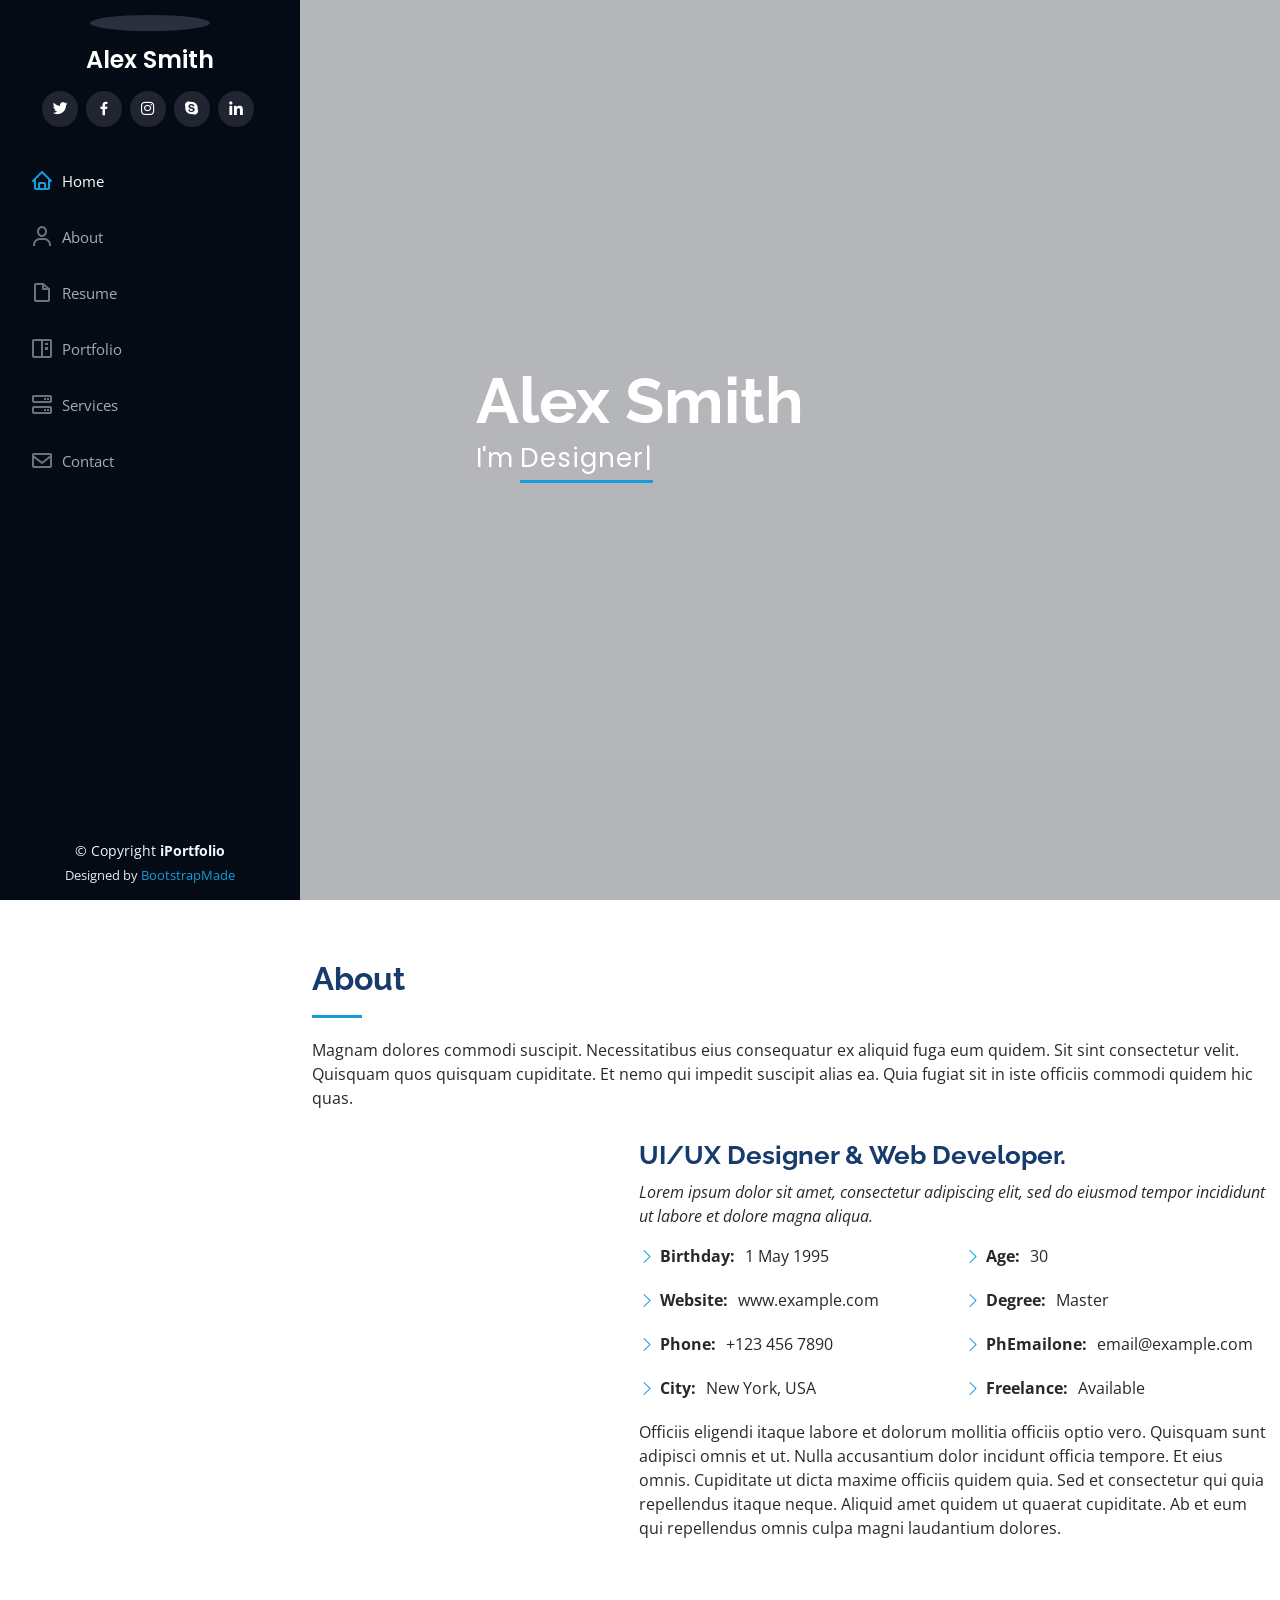
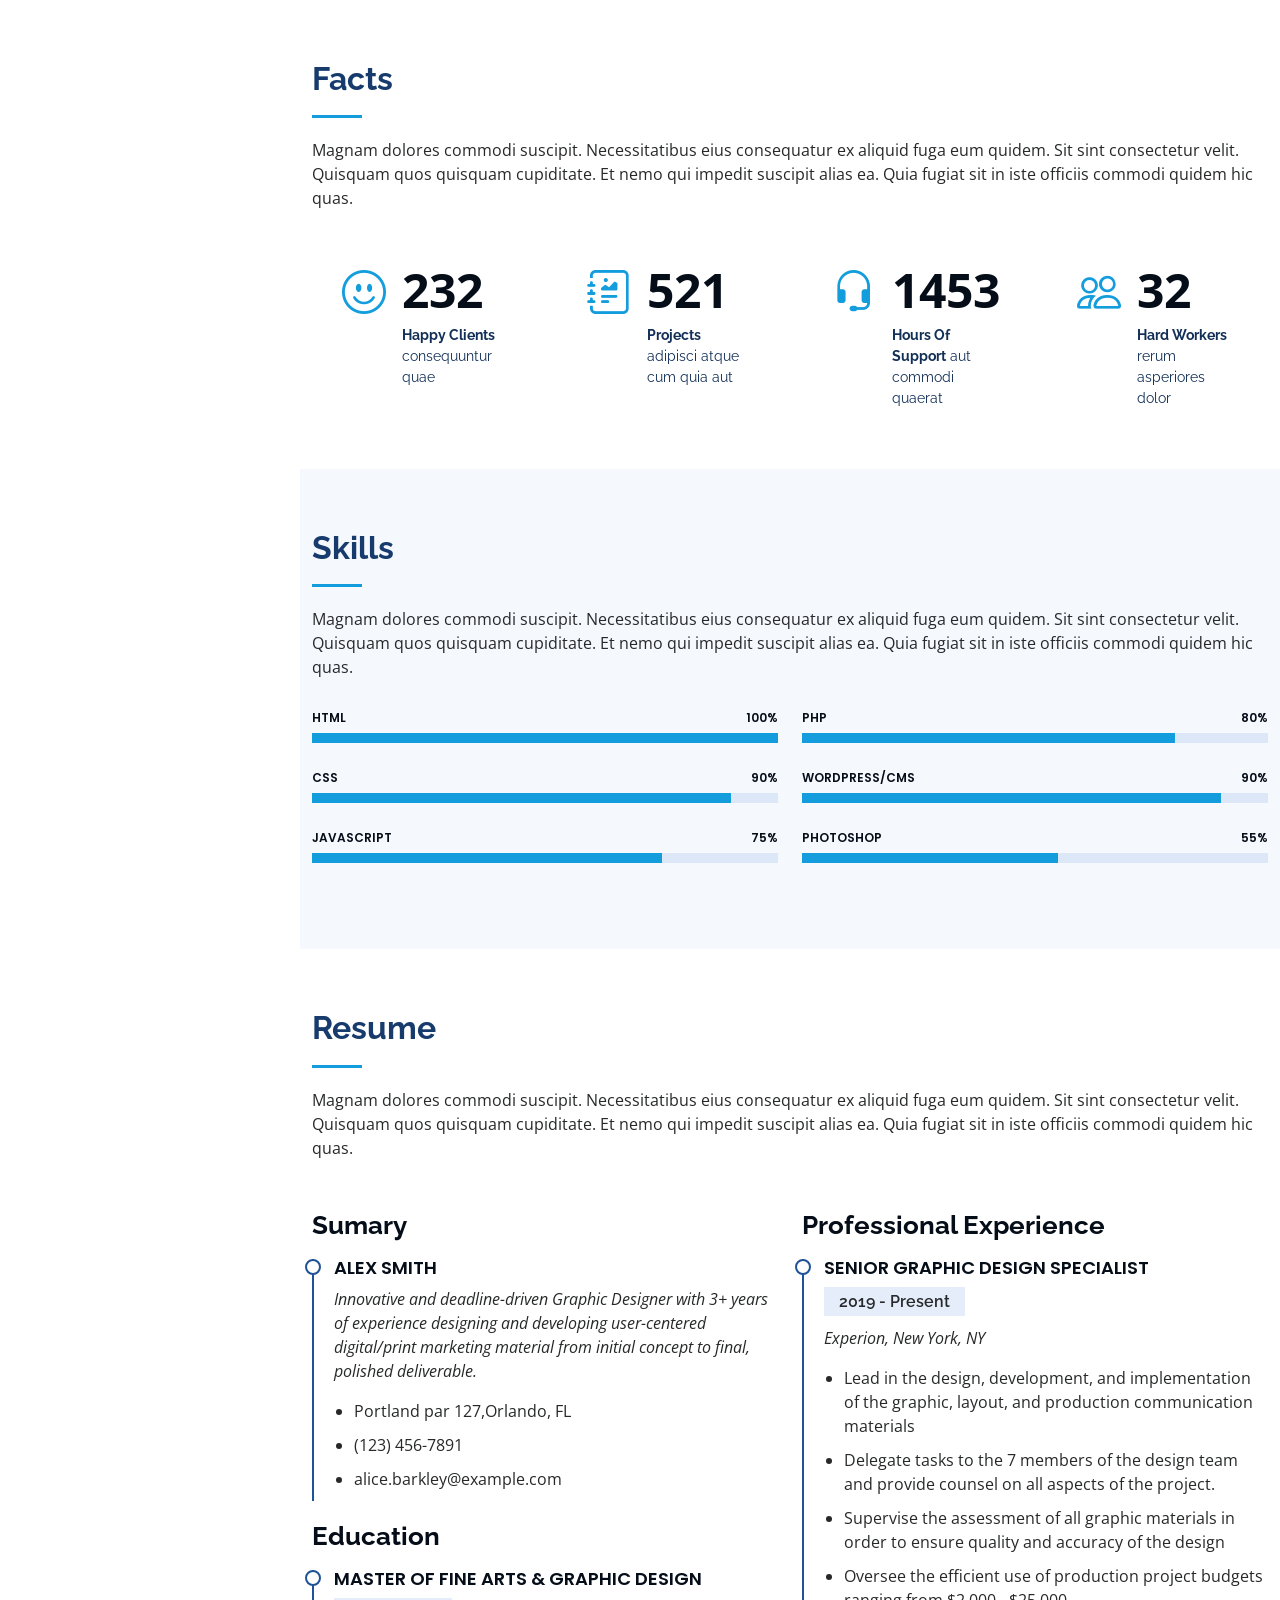
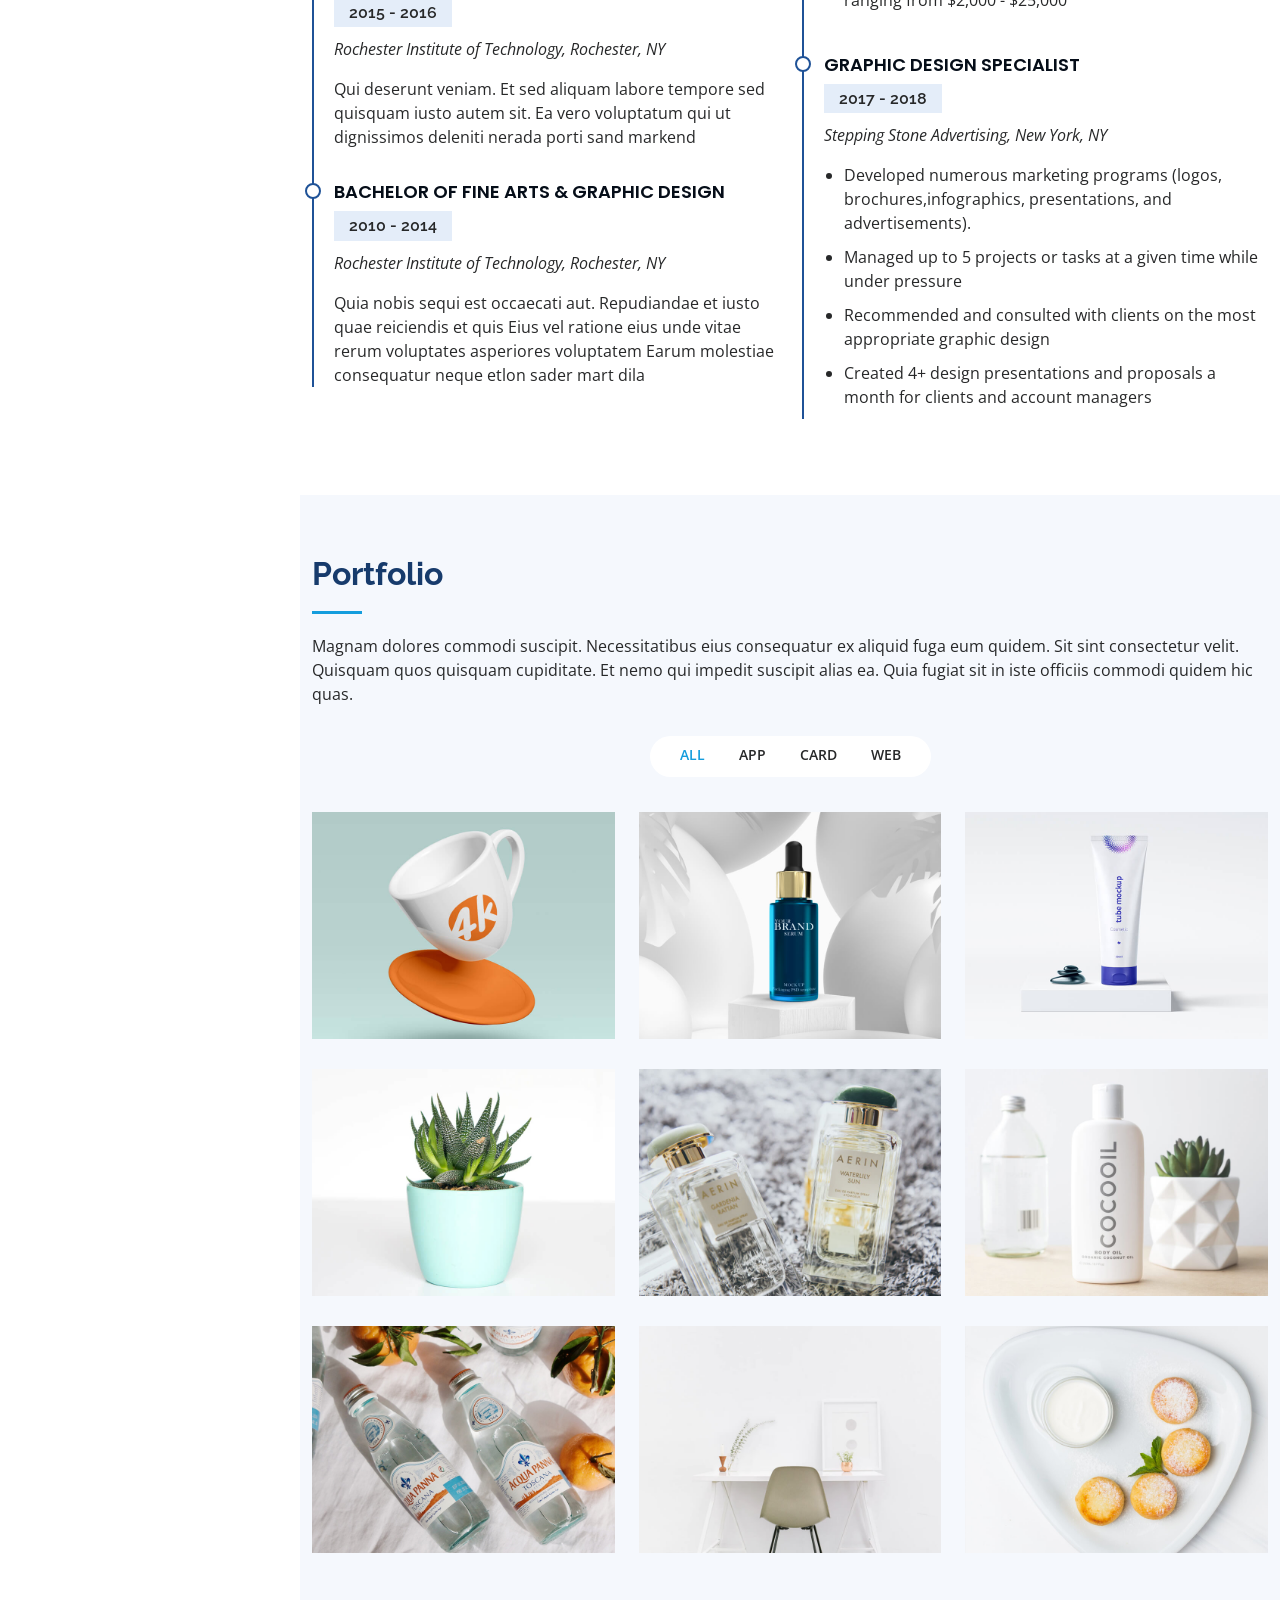
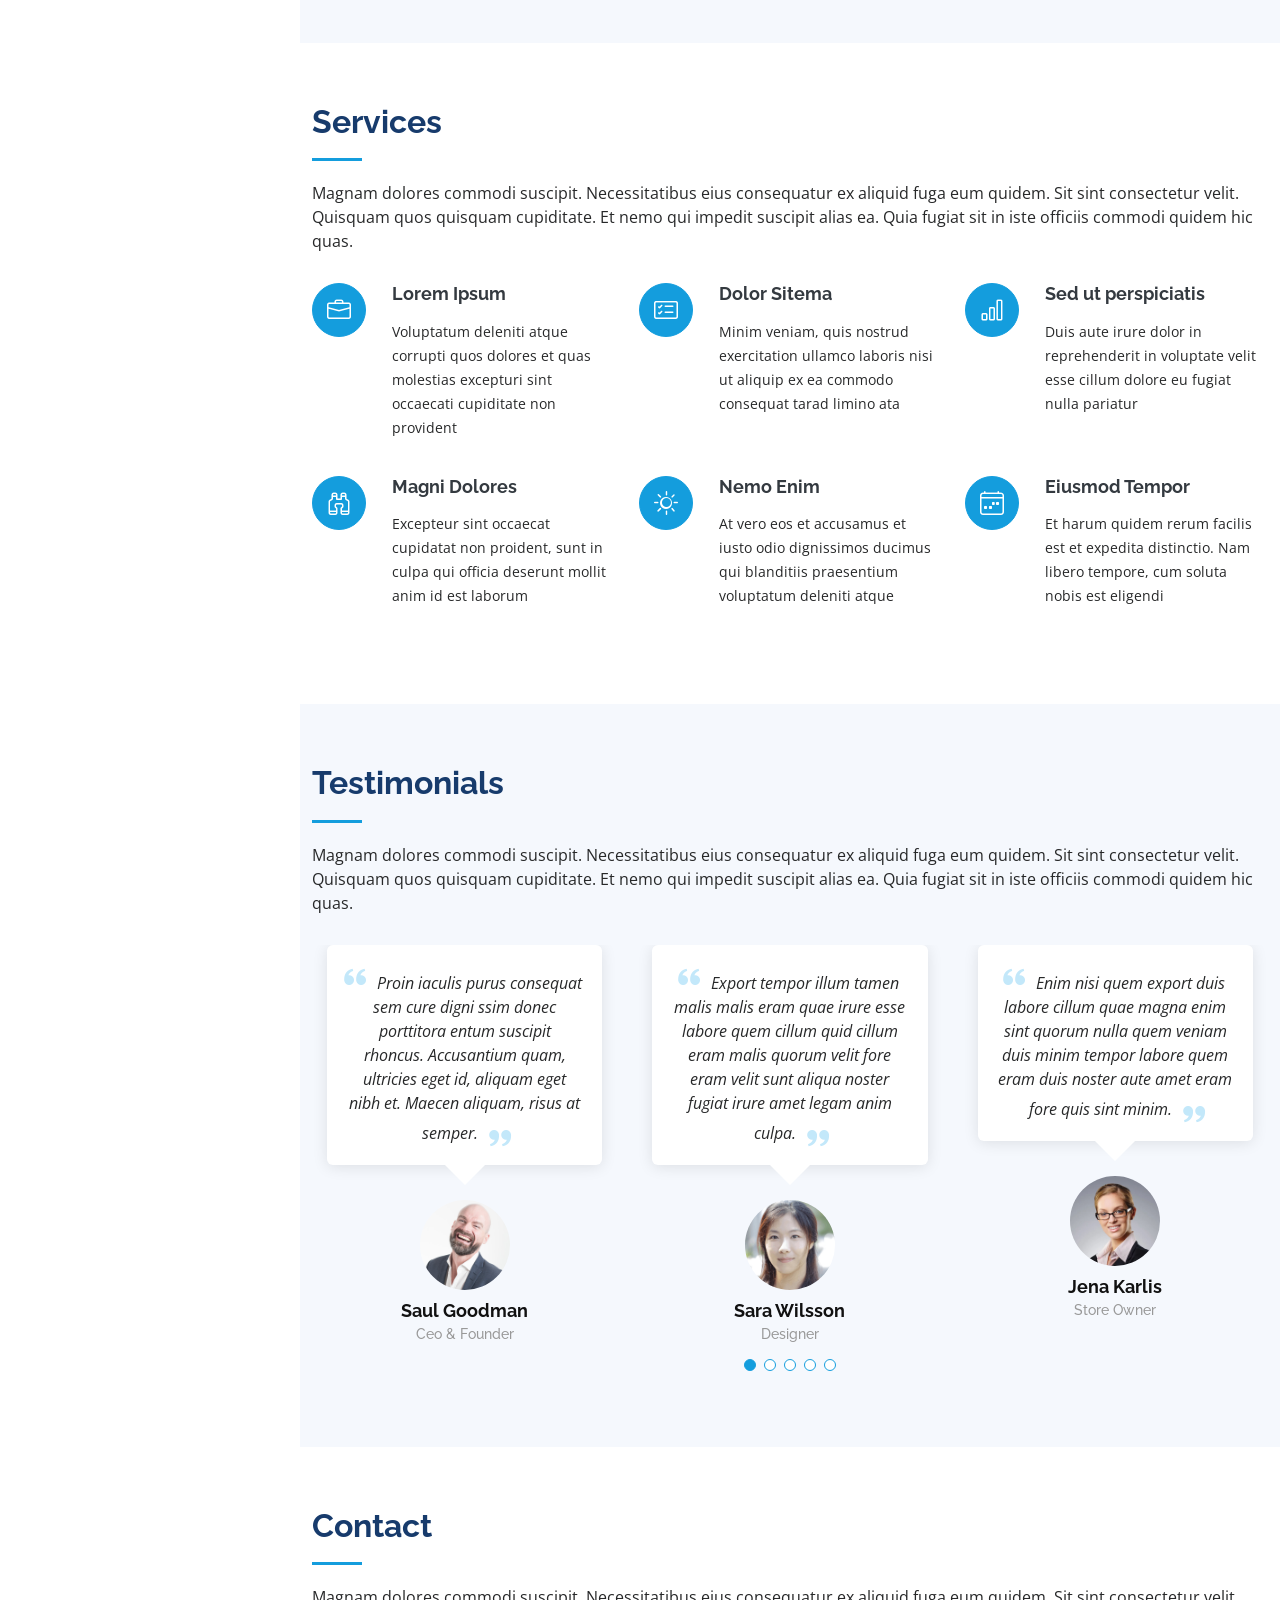
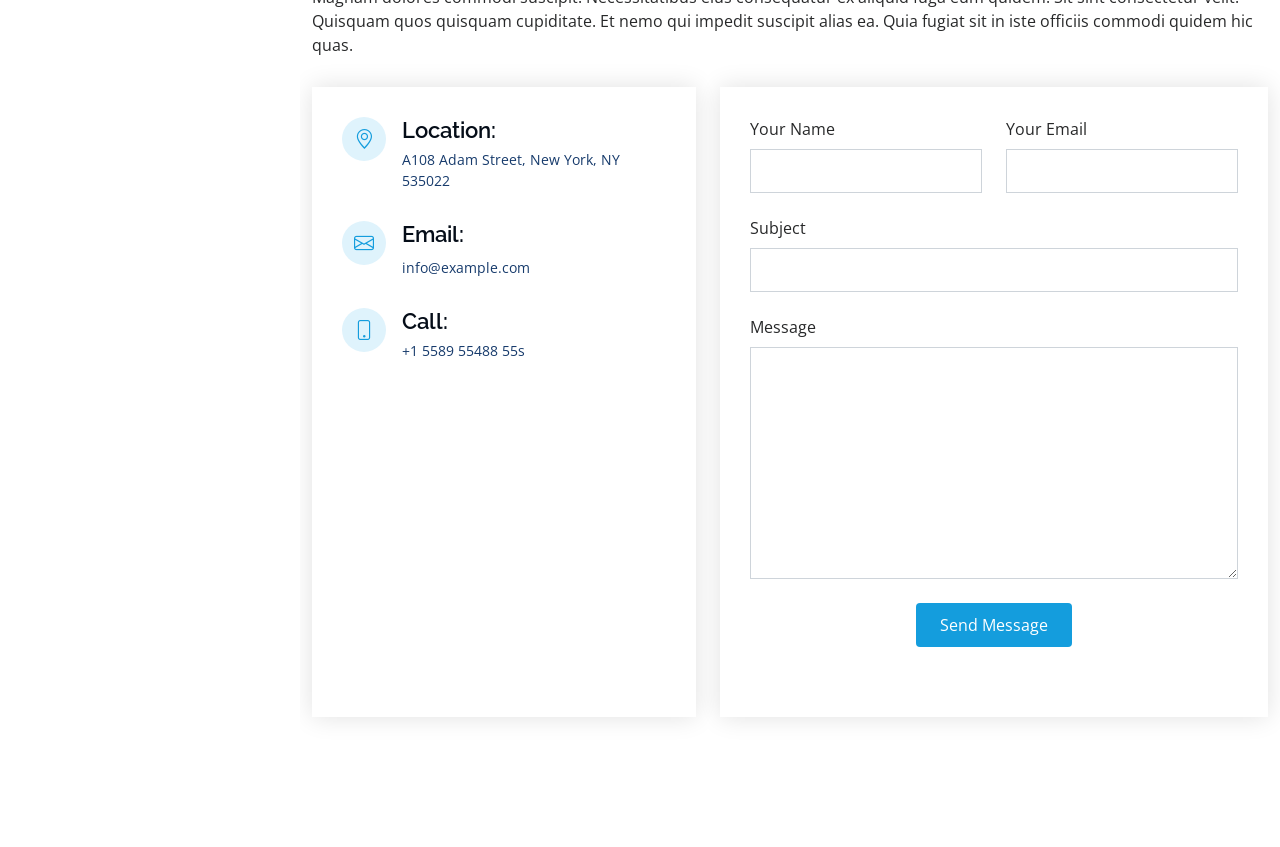
==== index.html @ 5a3748fd "portfolio" ====
<!DOCTYPE html>
<html lang="en">

<head>
  <meta charset="utf-8">
  <meta content="width=device-width, initial-scale=1.0" name="viewport">

  <title>iPortfolio Bootstrap Template - Index</title>
  <meta content="" name="description">
  <meta content="" name="keywords">

  <!-- Favicons -->
  <link href="assets/img/favicon.png" rel="icon">
  <link href="assets/img/apple-touch-icon.png" rel="apple-touch-icon">

  <!-- Google Fonts -->
  <link href="https://fonts.googleapis.com/css?family=Open+Sans:300,300i,400,400i,600,600i,700,700i|Raleway:300,300i,400,400i,500,500i,600,600i,700,700i|Poppins:300,300i,400,400i,500,500i,600,600i,700,700i" rel="stylesheet">

  <!-- Vendor CSS Files -->
  <link href="assets/vendor/aos/aos.css" rel="stylesheet">
  <link href="assets/vendor/bootstrap/css/bootstrap.min.css" rel="stylesheet">
  <link href="assets/vendor/bootstrap-icons/bootstrap-icons.css" rel="stylesheet">
  <link href="assets/vendor/boxicons/css/boxicons.min.css" rel="stylesheet">
  <link href="assets/vendor/glightbox/css/glightbox.min.css" rel="stylesheet">
  <link href="assets/vendor/swiper/swiper-bundle.min.css" rel="stylesheet">

  <!-- Template Main CSS File -->
  <link href="assets/css/style.css" rel="stylesheet">

  <!-- =======================================================
  * Template Name: iPortfolio - v3.9.1
  * Template URL: https://bootstrapmade.com/iportfolio-bootstrap-portfolio-websites-template/
  * Author: BootstrapMade.com
  * License: https://bootstrapmade.com/license/
  ======================================================== -->
</head>

<body>

  <!-- ======= Mobile nav toggle button ======= -->
  <i class="bi bi-list mobile-nav-toggle d-xl-none"></i>

  <!-- ======= Header ======= -->
  <header id="header">
    <div class="d-flex flex-column">

      <div class="profile">
        <img src="assets/img/profile-img.jpg" alt="" class="img-fluid rounded-circle">
        <h1 class="text-light"><a href="index.html">Alex Smith</a></h1>
        <div class="social-links mt-3 text-center">
          <a href="#" class="twitter"><i class="bx bxl-twitter"></i></a>
          <a href="#" class="facebook"><i class="bx bxl-facebook"></i></a>
          <a href="#" class="instagram"><i class="bx bxl-instagram"></i></a>
          <a href="#" class="google-plus"><i class="bx bxl-skype"></i></a>
          <a href="#" class="linkedin"><i class="bx bxl-linkedin"></i></a>
        </div>
      </div>

      <nav id="navbar" class="nav-menu navbar">
        <ul>
          <li><a href="#hero" class="nav-link scrollto active"><i class="bx bx-home"></i> <span>Home</span></a></li>
          <li><a href="#about" class="nav-link scrollto"><i class="bx bx-user"></i> <span>About</span></a></li>
          <li><a href="#resume" class="nav-link scrollto"><i class="bx bx-file-blank"></i> <span>Resume</span></a></li>
          <li><a href="#portfolio" class="nav-link scrollto"><i class="bx bx-book-content"></i> <span>Portfolio</span></a></li>
          <li><a href="#services" class="nav-link scrollto"><i class="bx bx-server"></i> <span>Services</span></a></li>
          <li><a href="#contact" class="nav-link scrollto"><i class="bx bx-envelope"></i> <span>Contact</span></a></li>
        </ul>
      </nav><!-- .nav-menu -->
    </div>
  </header><!-- End Header -->

  <!-- ======= Hero Section ======= -->
  <section id="hero" class="d-flex flex-column justify-content-center align-items-center">
    <div class="hero-container" data-aos="fade-in">
      <h1>Alex Smith</h1>
      <p>I'm <span class="typed" data-typed-items="Designer, Developer, Freelancer, Photographer"></span></p>
    </div>
  </section><!-- End Hero -->

  <main id="main">

    <!-- ======= About Section ======= -->
    <section id="about" class="about">
      <div class="container">

        <div class="section-title">
          <h2>About</h2>
          <p>Magnam dolores commodi suscipit. Necessitatibus eius consequatur ex aliquid fuga eum quidem. Sit sint consectetur velit. Quisquam quos quisquam cupiditate. Et nemo qui impedit suscipit alias ea. Quia fugiat sit in iste officiis commodi quidem hic quas.</p>
        </div>

        <div class="row">
          <div class="col-lg-4" data-aos="fade-right">
            <img src="assets/img/profile-img.jpg" class="img-fluid" alt="">
          </div>
          <div class="col-lg-8 pt-4 pt-lg-0 content" data-aos="fade-left">
            <h3>UI/UX Designer &amp; Web Developer.</h3>
            <p class="fst-italic">
              Lorem ipsum dolor sit amet, consectetur adipiscing elit, sed do eiusmod tempor incididunt ut labore et dolore
              magna aliqua.
            </p>
            <div class="row">
              <div class="col-lg-6">
                <ul>
                  <li><i class="bi bi-chevron-right"></i> <strong>Birthday:</strong> <span>1 May 1995</span></li>
                  <li><i class="bi bi-chevron-right"></i> <strong>Website:</strong> <span>www.example.com</span></li>
                  <li><i class="bi bi-chevron-right"></i> <strong>Phone:</strong> <span>+123 456 7890</span></li>
                  <li><i class="bi bi-chevron-right"></i> <strong>City:</strong> <span>New York, USA</span></li>
                </ul>
              </div>
              <div class="col-lg-6">
                <ul>
                  <li><i class="bi bi-chevron-right"></i> <strong>Age:</strong> <span>30</span></li>
                  <li><i class="bi bi-chevron-right"></i> <strong>Degree:</strong> <span>Master</span></li>
                  <li><i class="bi bi-chevron-right"></i> <strong>PhEmailone:</strong> <span>email@example.com</span></li>
                  <li><i class="bi bi-chevron-right"></i> <strong>Freelance:</strong> <span>Available</span></li>
                </ul>
              </div>
            </div>
            <p>
              Officiis eligendi itaque labore et dolorum mollitia officiis optio vero. Quisquam sunt adipisci omnis et ut. Nulla accusantium dolor incidunt officia tempore. Et eius omnis.
              Cupiditate ut dicta maxime officiis quidem quia. Sed et consectetur qui quia repellendus itaque neque. Aliquid amet quidem ut quaerat cupiditate. Ab et eum qui repellendus omnis culpa magni laudantium dolores.
            </p>
          </div>
        </div>

      </div>
    </section><!-- End About Section -->

    <!-- ======= Facts Section ======= -->
    <section id="facts" class="facts">
      <div class="container">

        <div class="section-title">
          <h2>Facts</h2>
          <p>Magnam dolores commodi suscipit. Necessitatibus eius consequatur ex aliquid fuga eum quidem. Sit sint consectetur velit. Quisquam quos quisquam cupiditate. Et nemo qui impedit suscipit alias ea. Quia fugiat sit in iste officiis commodi quidem hic quas.</p>
        </div>

        <div class="row no-gutters">

          <div class="col-lg-3 col-md-6 d-md-flex align-items-md-stretch" data-aos="fade-up">
            <div class="count-box">
              <i class="bi bi-emoji-smile"></i>
              <span data-purecounter-start="0" data-purecounter-end="232" data-purecounter-duration="1" class="purecounter"></span>
              <p><strong>Happy Clients</strong> consequuntur quae</p>
            </div>
          </div>

          <div class="col-lg-3 col-md-6 d-md-flex align-items-md-stretch" data-aos="fade-up" data-aos-delay="100">
            <div class="count-box">
              <i class="bi bi-journal-richtext"></i>
              <span data-purecounter-start="0" data-purecounter-end="521" data-purecounter-duration="1" class="purecounter"></span>
              <p><strong>Projects</strong> adipisci atque cum quia aut</p>
            </div>
          </div>

          <div class="col-lg-3 col-md-6 d-md-flex align-items-md-stretch" data-aos="fade-up" data-aos-delay="200">
            <div class="count-box">
              <i class="bi bi-headset"></i>
              <span data-purecounter-start="0" data-purecounter-end="1453" data-purecounter-duration="1" class="purecounter"></span>
              <p><strong>Hours Of Support</strong> aut commodi quaerat</p>
            </div>
          </div>

          <div class="col-lg-3 col-md-6 d-md-flex align-items-md-stretch" data-aos="fade-up" data-aos-delay="300">
            <div class="count-box">
              <i class="bi bi-people"></i>
              <span data-purecounter-start="0" data-purecounter-end="32" data-purecounter-duration="1" class="purecounter"></span>
              <p><strong>Hard Workers</strong> rerum asperiores dolor</p>
            </div>
          </div>

        </div>

      </div>
    </section><!-- End Facts Section -->

    <!-- ======= Skills Section ======= -->
    <section id="skills" class="skills section-bg">
      <div class="container">

        <div class="section-title">
          <h2>Skills</h2>
          <p>Magnam dolores commodi suscipit. Necessitatibus eius consequatur ex aliquid fuga eum quidem. Sit sint consectetur velit. Quisquam quos quisquam cupiditate. Et nemo qui impedit suscipit alias ea. Quia fugiat sit in iste officiis commodi quidem hic quas.</p>
        </div>

        <div class="row skills-content">

          <div class="col-lg-6" data-aos="fade-up">

            <div class="progress">
              <span class="skill">HTML <i class="val">100%</i></span>
              <div class="progress-bar-wrap">
                <div class="progress-bar" role="progressbar" aria-valuenow="100" aria-valuemin="0" aria-valuemax="100"></div>
              </div>
            </div>

            <div class="progress">
              <span class="skill">CSS <i class="val">90%</i></span>
              <div class="progress-bar-wrap">
                <div class="progress-bar" role="progressbar" aria-valuenow="90" aria-valuemin="0" aria-valuemax="100"></div>
              </div>
            </div>

            <div class="progress">
              <span class="skill">JavaScript <i class="val">75%</i></span>
              <div class="progress-bar-wrap">
                <div class="progress-bar" role="progressbar" aria-valuenow="75" aria-valuemin="0" aria-valuemax="100"></div>
              </div>
            </div>

          </div>

          <div class="col-lg-6" data-aos="fade-up" data-aos-delay="100">

            <div class="progress">
              <span class="skill">PHP <i class="val">80%</i></span>
              <div class="progress-bar-wrap">
                <div class="progress-bar" role="progressbar" aria-valuenow="80" aria-valuemin="0" aria-valuemax="100"></div>
              </div>
            </div>

            <div class="progress">
              <span class="skill">WordPress/CMS <i class="val">90%</i></span>
              <div class="progress-bar-wrap">
                <div class="progress-bar" role="progressbar" aria-valuenow="90" aria-valuemin="0" aria-valuemax="100"></div>
              </div>
            </div>

            <div class="progress">
              <span class="skill">Photoshop <i class="val">55%</i></span>
              <div class="progress-bar-wrap">
                <div class="progress-bar" role="progressbar" aria-valuenow="55" aria-valuemin="0" aria-valuemax="100"></div>
              </div>
            </div>

          </div>

        </div>

      </div>
    </section><!-- End Skills Section -->

    <!-- ======= Resume Section ======= -->
    <section id="resume" class="resume">
      <div class="container">

        <div class="section-title">
          <h2>Resume</h2>
          <p>Magnam dolores commodi suscipit. Necessitatibus eius consequatur ex aliquid fuga eum quidem. Sit sint consectetur velit. Quisquam quos quisquam cupiditate. Et nemo qui impedit suscipit alias ea. Quia fugiat sit in iste officiis commodi quidem hic quas.</p>
        </div>

        <div class="row">
          <div class="col-lg-6" data-aos="fade-up">
            <h3 class="resume-title">Sumary</h3>
            <div class="resume-item pb-0">
              <h4>Alex Smith</h4>
              <p><em>Innovative and deadline-driven Graphic Designer with 3+ years of experience designing and developing user-centered digital/print marketing material from initial concept to final, polished deliverable.</em></p>
              <ul>
                <li>Portland par 127,Orlando, FL</li>
                <li>(123) 456-7891</li>
                <li>alice.barkley@example.com</li>
              </ul>
            </div>

            <h3 class="resume-title">Education</h3>
            <div class="resume-item">
              <h4>Master of Fine Arts &amp; Graphic Design</h4>
              <h5>2015 - 2016</h5>
              <p><em>Rochester Institute of Technology, Rochester, NY</em></p>
              <p>Qui deserunt veniam. Et sed aliquam labore tempore sed quisquam iusto autem sit. Ea vero voluptatum qui ut dignissimos deleniti nerada porti sand markend</p>
            </div>
            <div class="resume-item">
              <h4>Bachelor of Fine Arts &amp; Graphic Design</h4>
              <h5>2010 - 2014</h5>
              <p><em>Rochester Institute of Technology, Rochester, NY</em></p>
              <p>Quia nobis sequi est occaecati aut. Repudiandae et iusto quae reiciendis et quis Eius vel ratione eius unde vitae rerum voluptates asperiores voluptatem Earum molestiae consequatur neque etlon sader mart dila</p>
            </div>
          </div>
          <div class="col-lg-6" data-aos="fade-up" data-aos-delay="100">
            <h3 class="resume-title">Professional Experience</h3>
            <div class="resume-item">
              <h4>Senior graphic design specialist</h4>
              <h5>2019 - Present</h5>
              <p><em>Experion, New York, NY </em></p>
              <ul>
                <li>Lead in the design, development, and implementation of the graphic, layout, and production communication materials</li>
                <li>Delegate tasks to the 7 members of the design team and provide counsel on all aspects of the project. </li>
                <li>Supervise the assessment of all graphic materials in order to ensure quality and accuracy of the design</li>
                <li>Oversee the efficient use of production project budgets ranging from $2,000 - $25,000</li>
              </ul>
            </div>
            <div class="resume-item">
              <h4>Graphic design specialist</h4>
              <h5>2017 - 2018</h5>
              <p><em>Stepping Stone Advertising, New York, NY</em></p>
              <ul>
                <li>Developed numerous marketing programs (logos, brochures,infographics, presentations, and advertisements).</li>
                <li>Managed up to 5 projects or tasks at a given time while under pressure</li>
                <li>Recommended and consulted with clients on the most appropriate graphic design</li>
                <li>Created 4+ design presentations and proposals a month for clients and account managers</li>
              </ul>
            </div>
          </div>
        </div>

      </div>
    </section><!-- End Resume Section -->

    <!-- ======= Portfolio Section ======= -->
    <section id="portfolio" class="portfolio section-bg">
      <div class="container">

        <div class="section-title">
          <h2>Portfolio</h2>
          <p>Magnam dolores commodi suscipit. Necessitatibus eius consequatur ex aliquid fuga eum quidem. Sit sint consectetur velit. Quisquam quos quisquam cupiditate. Et nemo qui impedit suscipit alias ea. Quia fugiat sit in iste officiis commodi quidem hic quas.</p>
        </div>

        <div class="row" data-aos="fade-up">
          <div class="col-lg-12 d-flex justify-content-center">
            <ul id="portfolio-flters">
              <li data-filter="*" class="filter-active">All</li>
              <li data-filter=".filter-app">App</li>
              <li data-filter=".filter-card">Card</li>
              <li data-filter=".filter-web">Web</li>
            </ul>
          </div>
        </div>

        <div class="row portfolio-container" data-aos="fade-up" data-aos-delay="100">

          <div class="col-lg-4 col-md-6 portfolio-item filter-app">
            <div class="portfolio-wrap">
              <img src="assets/img/portfolio/portfolio-1.jpg" class="img-fluid" alt="">
              <div class="portfolio-links">
                <a href="assets/img/portfolio/portfolio-1.jpg" data-gallery="portfolioGallery" class="portfolio-lightbox" title="App 1"><i class="bx bx-plus"></i></a>
                <a href="portfolio-details.html" title="More Details"><i class="bx bx-link"></i></a>
              </div>
            </div>
          </div>

          <div class="col-lg-4 col-md-6 portfolio-item filter-web">
            <div class="portfolio-wrap">
              <img src="assets/img/portfolio/portfolio-2.jpg" class="img-fluid" alt="">
              <div class="portfolio-links">
                <a href="assets/img/portfolio/portfolio-2.jpg" data-gallery="portfolioGallery" class="portfolio-lightbox" title="Web 3"><i class="bx bx-plus"></i></a>
                <a href="portfolio-details.html" title="More Details"><i class="bx bx-link"></i></a>
              </div>
            </div>
          </div>

          <div class="col-lg-4 col-md-6 portfolio-item filter-app">
            <div class="portfolio-wrap">
              <img src="assets/img/portfolio/portfolio-3.jpg" class="img-fluid" alt="">
              <div class="portfolio-links">
                <a href="assets/img/portfolio/portfolio-3.jpg" data-gallery="portfolioGallery" class="portfolio-lightbox" title="App 2"><i class="bx bx-plus"></i></a>
                <a href="portfolio-details.html" title="More Details"><i class="bx bx-link"></i></a>
              </div>
            </div>
          </div>

          <div class="col-lg-4 col-md-6 portfolio-item filter-card">
            <div class="portfolio-wrap">
              <img src="assets/img/portfolio/portfolio-4.jpg" class="img-fluid" alt="">
              <div class="portfolio-links">
                <a href="assets/img/portfolio/portfolio-4.jpg" data-gallery="portfolioGallery" class="portfolio-lightbox" title="Card 2"><i class="bx bx-plus"></i></a>
                <a href="portfolio-details.html" title="More Details"><i class="bx bx-link"></i></a>
              </div>
            </div>
          </div>

          <div class="col-lg-4 col-md-6 portfolio-item filter-web">
            <div class="portfolio-wrap">
              <img src="assets/img/portfolio/portfolio-5.jpg" class="img-fluid" alt="">
              <div class="portfolio-links">
                <a href="assets/img/portfolio/portfolio-5.jpg" data-gallery="portfolioGallery" class="portfolio-lightbox" title="Web 2"><i class="bx bx-plus"></i></a>
                <a href="portfolio-details.html" title="More Details"><i class="bx bx-link"></i></a>
              </div>
            </div>
          </div>

          <div class="col-lg-4 col-md-6 portfolio-item filter-app">
            <div class="portfolio-wrap">
              <img src="assets/img/portfolio/portfolio-6.jpg" class="img-fluid" alt="">
              <div class="portfolio-links">
                <a href="assets/img/portfolio/portfolio-6.jpg" data-gallery="portfolioGallery" class="portfolio-lightbox" title="App 3"><i class="bx bx-plus"></i></a>
                <a href="portfolio-details.html" title="More Details"><i class="bx bx-link"></i></a>
              </div>
            </div>
          </div>

          <div class="col-lg-4 col-md-6 portfolio-item filter-card">
            <div class="portfolio-wrap">
              <img src="assets/img/portfolio/portfolio-7.jpg" class="img-fluid" alt="">
              <div class="portfolio-links">
                <a href="assets/img/portfolio/portfolio-7.jpg" data-gallery="portfolioGallery" class="portfolio-lightbox" title="Card 1"><i class="bx bx-plus"></i></a>
                <a href="portfolio-details.html" title="More Details"><i class="bx bx-link"></i></a>
              </div>
            </div>
          </div>

          <div class="col-lg-4 col-md-6 portfolio-item filter-card">
            <div class="portfolio-wrap">
              <img src="assets/img/portfolio/portfolio-8.jpg" class="img-fluid" alt="">
              <div class="portfolio-links">
                <a href="assets/img/portfolio/portfolio-8.jpg" data-gallery="portfolioGallery" class="portfolio-lightbox" title="Card 3"><i class="bx bx-plus"></i></a>
                <a href="portfolio-details.html" title="More Details"><i class="bx bx-link"></i></a>
              </div>
            </div>
          </div>

          <div class="col-lg-4 col-md-6 portfolio-item filter-web">
            <div class="portfolio-wrap">
              <img src="assets/img/portfolio/portfolio-9.jpg" class="img-fluid" alt="">
              <div class="portfolio-links">
                <a href="assets/img/portfolio/portfolio-9.jpg" data-gallery="portfolioGallery" class="portfolio-lightbox" title="Web 3"><i class="bx bx-plus"></i></a>
                <a href="portfolio-details.html" title="More Details"><i class="bx bx-link"></i></a>
              </div>
            </div>
          </div>

        </div>

      </div>
    </section><!-- End Portfolio Section -->

    <!-- ======= Services Section ======= -->
    <section id="services" class="services">
      <div class="container">

        <div class="section-title">
          <h2>Services</h2>
          <p>Magnam dolores commodi suscipit. Necessitatibus eius consequatur ex aliquid fuga eum quidem. Sit sint consectetur velit. Quisquam quos quisquam cupiditate. Et nemo qui impedit suscipit alias ea. Quia fugiat sit in iste officiis commodi quidem hic quas.</p>
        </div>

        <div class="row">
          <div class="col-lg-4 col-md-6 icon-box" data-aos="fade-up">
            <div class="icon"><i class="bi bi-briefcase"></i></div>
            <h4 class="title"><a href="">Lorem Ipsum</a></h4>
            <p class="description">Voluptatum deleniti atque corrupti quos dolores et quas molestias excepturi sint occaecati cupiditate non provident</p>
          </div>
          <div class="col-lg-4 col-md-6 icon-box" data-aos="fade-up" data-aos-delay="100">
            <div class="icon"><i class="bi bi-card-checklist"></i></div>
            <h4 class="title"><a href="">Dolor Sitema</a></h4>
            <p class="description">Minim veniam, quis nostrud exercitation ullamco laboris nisi ut aliquip ex ea commodo consequat tarad limino ata</p>
          </div>
          <div class="col-lg-4 col-md-6 icon-box" data-aos="fade-up" data-aos-delay="200">
            <div class="icon"><i class="bi bi-bar-chart"></i></div>
            <h4 class="title"><a href="">Sed ut perspiciatis</a></h4>
            <p class="description">Duis aute irure dolor in reprehenderit in voluptate velit esse cillum dolore eu fugiat nulla pariatur</p>
          </div>
          <div class="col-lg-4 col-md-6 icon-box" data-aos="fade-up" data-aos-delay="300">
            <div class="icon"><i class="bi bi-binoculars"></i></div>
            <h4 class="title"><a href="">Magni Dolores</a></h4>
            <p class="description">Excepteur sint occaecat cupidatat non proident, sunt in culpa qui officia deserunt mollit anim id est laborum</p>
          </div>
          <div class="col-lg-4 col-md-6 icon-box" data-aos="fade-up" data-aos-delay="400">
            <div class="icon"><i class="bi bi-brightness-high"></i></div>
            <h4 class="title"><a href="">Nemo Enim</a></h4>
            <p class="description">At vero eos et accusamus et iusto odio dignissimos ducimus qui blanditiis praesentium voluptatum deleniti atque</p>
          </div>
          <div class="col-lg-4 col-md-6 icon-box" data-aos="fade-up" data-aos-delay="500">
            <div class="icon"><i class="bi bi-calendar4-week"></i></div>
            <h4 class="title"><a href="">Eiusmod Tempor</a></h4>
            <p class="description">Et harum quidem rerum facilis est et expedita distinctio. Nam libero tempore, cum soluta nobis est eligendi</p>
          </div>
        </div>

      </div>
    </section><!-- End Services Section -->

    <!-- ======= Testimonials Section ======= -->
    <section id="testimonials" class="testimonials section-bg">
      <div class="container">

        <div class="section-title">
          <h2>Testimonials</h2>
          <p>Magnam dolores commodi suscipit. Necessitatibus eius consequatur ex aliquid fuga eum quidem. Sit sint consectetur velit. Quisquam quos quisquam cupiditate. Et nemo qui impedit suscipit alias ea. Quia fugiat sit in iste officiis commodi quidem hic quas.</p>
        </div>

        <div class="testimonials-slider swiper" data-aos="fade-up" data-aos-delay="100">
          <div class="swiper-wrapper">

            <div class="swiper-slide">
              <div class="testimonial-item" data-aos="fade-up">
                <p>
                  <i class="bx bxs-quote-alt-left quote-icon-left"></i>
                  Proin iaculis purus consequat sem cure digni ssim donec porttitora entum suscipit rhoncus. Accusantium quam, ultricies eget id, aliquam eget nibh et. Maecen aliquam, risus at semper.
                  <i class="bx bxs-quote-alt-right quote-icon-right"></i>
                </p>
                <img src="assets/img/testimonials/testimonials-1.jpg" class="testimonial-img" alt="">
                <h3>Saul Goodman</h3>
                <h4>Ceo &amp; Founder</h4>
              </div>
            </div><!-- End testimonial item -->

            <div class="swiper-slide">
              <div class="testimonial-item" data-aos="fade-up" data-aos-delay="100">
                <p>
                  <i class="bx bxs-quote-alt-left quote-icon-left"></i>
                  Export tempor illum tamen malis malis eram quae irure esse labore quem cillum quid cillum eram malis quorum velit fore eram velit sunt aliqua noster fugiat irure amet legam anim culpa.
                  <i class="bx bxs-quote-alt-right quote-icon-right"></i>
                </p>
                <img src="assets/img/testimonials/testimonials-2.jpg" class="testimonial-img" alt="">
                <h3>Sara Wilsson</h3>
                <h4>Designer</h4>
              </div>
            </div><!-- End testimonial item -->

            <div class="swiper-slide">
              <div class="testimonial-item" data-aos="fade-up" data-aos-delay="200">
                <p>
                  <i class="bx bxs-quote-alt-left quote-icon-left"></i>
                  Enim nisi quem export duis labore cillum quae magna enim sint quorum nulla quem veniam duis minim tempor labore quem eram duis noster aute amet eram fore quis sint minim.
                  <i class="bx bxs-quote-alt-right quote-icon-right"></i>
                </p>
                <img src="assets/img/testimonials/testimonials-3.jpg" class="testimonial-img" alt="">
                <h3>Jena Karlis</h3>
                <h4>Store Owner</h4>
              </div>
            </div><!-- End testimonial item -->

            <div class="swiper-slide">
              <div class="testimonial-item" data-aos="fade-up" data-aos-delay="300">
                <p>
                  <i class="bx bxs-quote-alt-left quote-icon-left"></i>
                  Fugiat enim eram quae cillum dolore dolor amet nulla culpa multos export minim fugiat minim velit minim dolor enim duis veniam ipsum anim magna sunt elit fore quem dolore labore illum veniam.
                  <i class="bx bxs-quote-alt-right quote-icon-right"></i>
                </p>
                <img src="assets/img/testimonials/testimonials-4.jpg" class="testimonial-img" alt="">
                <h3>Matt Brandon</h3>
                <h4>Freelancer</h4>
              </div>
            </div><!-- End testimonial item -->

            <div class="swiper-slide">
              <div class="testimonial-item" data-aos="fade-up" data-aos-delay="400">
                <p>
                  <i class="bx bxs-quote-alt-left quote-icon-left"></i>
                  Quis quorum aliqua sint quem legam fore sunt eram irure aliqua veniam tempor noster veniam enim culpa labore duis sunt culpa nulla illum cillum fugiat legam esse veniam culpa fore nisi cillum quid.
                  <i class="bx bxs-quote-alt-right quote-icon-right"></i>
                </p>
                <img src="assets/img/testimonials/testimonials-5.jpg" class="testimonial-img" alt="">
                <h3>John Larson</h3>
                <h4>Entrepreneur</h4>
              </div>
            </div><!-- End testimonial item -->

          </div>
          <div class="swiper-pagination"></div>
        </div>

      </div>
    </section><!-- End Testimonials Section -->

    <!-- ======= Contact Section ======= -->
    <section id="contact" class="contact">
      <div class="container">

        <div class="section-title">
          <h2>Contact</h2>
          <p>Magnam dolores commodi suscipit. Necessitatibus eius consequatur ex aliquid fuga eum quidem. Sit sint consectetur velit. Quisquam quos quisquam cupiditate. Et nemo qui impedit suscipit alias ea. Quia fugiat sit in iste officiis commodi quidem hic quas.</p>
        </div>

        <div class="row" data-aos="fade-in">

          <div class="col-lg-5 d-flex align-items-stretch">
            <div class="info">
              <div class="address">
                <i class="bi bi-geo-alt"></i>
                <h4>Location:</h4>
                <p>A108 Adam Street, New York, NY 535022</p>
              </div>

              <div class="email">
                <i class="bi bi-envelope"></i>
                <h4>Email:</h4>
                <p>info@example.com</p>
              </div>

              <div class="phone">
                <i class="bi bi-phone"></i>
                <h4>Call:</h4>
                <p>+1 5589 55488 55s</p>
              </div>

              <iframe src="https://www.google.com/maps/embed?pb=!1m14!1m8!1m3!1d12097.433213460943!2d-74.0062269!3d40.7101282!3m2!1i1024!2i768!4f13.1!3m3!1m2!1s0x0%3A0xb89d1fe6bc499443!2sDowntown+Conference+Center!5e0!3m2!1smk!2sbg!4v1539943755621" frameborder="0" style="border:0; width: 100%; height: 290px;" allowfullscreen></iframe>
            </div>

          </div>

          <div class="col-lg-7 mt-5 mt-lg-0 d-flex align-items-stretch">
            <form action="forms/contact.php" method="post" role="form" class="php-email-form">
              <div class="row">
                <div class="form-group col-md-6">
                  <label for="name">Your Name</label>
                  <input type="text" name="name" class="form-control" id="name" required>
                </div>
                <div class="form-group col-md-6">
                  <label for="name">Your Email</label>
                  <input type="email" class="form-control" name="email" id="email" required>
                </div>
              </div>
              <div class="form-group">
                <label for="name">Subject</label>
                <input type="text" class="form-control" name="subject" id="subject" required>
              </div>
              <div class="form-group">
                <label for="name">Message</label>
                <textarea class="form-control" name="message" rows="10" required></textarea>
              </div>
              <div class="my-3">
                <div class="loading">Loading</div>
                <div class="error-message"></div>
                <div class="sent-message">Your message has been sent. Thank you!</div>
              </div>
              <div class="text-center"><button type="submit">Send Message</button></div>
            </form>
          </div>

        </div>

      </div>
    </section><!-- End Contact Section -->

  </main><!-- End #main -->

  <!-- ======= Footer ======= -->
  <footer id="footer">
    <div class="container">
      <div class="copyright">
        &copy; Copyright <strong><span>iPortfolio</span></strong>
      </div>
      <div class="credits">
        <!-- All the links in the footer should remain intact. -->
        <!-- You can delete the links only if you purchased the pro version. -->
        <!-- Licensing information: https://bootstrapmade.com/license/ -->
        <!-- Purchase the pro version with working PHP/AJAX contact form: https://bootstrapmade.com/iportfolio-bootstrap-portfolio-websites-template/ -->
        Designed by <a href="https://bootstrapmade.com/">BootstrapMade</a>
      </div>
    </div>
  </footer><!-- End  Footer -->

  <a href="#" class="back-to-top d-flex align-items-center justify-content-center"><i class="bi bi-arrow-up-short"></i></a>

  <!-- Vendor JS Files -->
  <script src="assets/vendor/purecounter/purecounter_vanilla.js"></script>
  <script src="assets/vendor/aos/aos.js"></script>
  <script src="assets/vendor/bootstrap/js/bootstrap.bundle.min.js"></script>
  <script src="assets/vendor/glightbox/js/glightbox.min.js"></script>
  <script src="assets/vendor/isotope-layout/isotope.pkgd.min.js"></script>
  <script src="assets/vendor/swiper/swiper-bundle.min.js"></script>
  <script src="assets/vendor/typed.js/typed.min.js"></script>
  <script src="assets/vendor/waypoints/noframework.waypoints.js"></script>
  <script src="assets/vendor/php-email-form/validate.js"></script>

  <!-- Template Main JS File -->
  <script src="assets/js/main.js"></script>

</body>

</html>
---- assets/css/style.css ----
/**
* Template Name: iPortfolio - v3.9.1
* Template URL: https://bootstrapmade.com/iportfolio-bootstrap-portfolio-websites-template/
* Author: BootstrapMade.com
* License: https://bootstrapmade.com/license/
*/

/*--------------------------------------------------------------
# General
--------------------------------------------------------------*/
body {
  font-family: "Open Sans", sans-serif;
  color: #272829;
}

a {
  color: #149ddd;
  text-decoration: none;
}

a:hover {
  color: #37b3ed;
  text-decoration: none;
}

h1,
h2,
h3,
h4,
h5,
h6 {
  font-family: "Raleway", sans-serif;
}

/*--------------------------------------------------------------
# Back to top button
--------------------------------------------------------------*/
.back-to-top {
  position: fixed;
  visibility: hidden;
  opacity: 0;
  right: 15px;
  bottom: 15px;
  z-index: 996;
  background: #149ddd;
  width: 40px;
  height: 40px;
  border-radius: 50px;
  transition: all 0.4s;
}

.back-to-top i {
  font-size: 28px;
  color: #fff;
  line-height: 0;
}

.back-to-top:hover {
  background: #2eafec;
  color: #fff;
}

.back-to-top.active {
  visibility: visible;
  opacity: 1;
}

/*--------------------------------------------------------------
# Header
--------------------------------------------------------------*/
#header {
  position: fixed;
  top: 0;
  left: 0;
  bottom: 0;
  width: 300px;
  transition: all ease-in-out 0.5s;
  z-index: 9997;
  transition: all 0.5s;
  padding: 0 15px;
  background: #040b14;
  overflow-y: auto;
}

#header .profile img {
  margin: 15px auto;
  display: block;
  width: 120px;
  border: 8px solid #2c2f3f;
}

#header .profile h1 {
  font-size: 24px;
  margin: 0;
  padding: 0;
  font-weight: 600;
  -moz-text-align-last: center;
  text-align-last: center;
  font-family: "Poppins", sans-serif;
}

#header .profile h1 a,
#header .profile h1 a:hover {
  color: #fff;
  text-decoration: none;
}

#header .profile .social-links a {
  font-size: 18px;
  display: inline-block;
  background: #212431;
  color: #fff;
  line-height: 1;
  padding: 8px 0;
  margin-right: 4px;
  border-radius: 50%;
  text-align: center;
  width: 36px;
  height: 36px;
  transition: 0.3s;
}

#header .profile .social-links a:hover {
  background: #149ddd;
  color: #fff;
  text-decoration: none;
}

#main {
  margin-left: 300px;
}

@media (max-width: 1199px) {
  #header {
    left: -300px;
  }

  #main {
    margin-left: 0;
  }
}

/*--------------------------------------------------------------
# Navigation Menu
--------------------------------------------------------------*/
/* Desktop Navigation */
.nav-menu {
  padding: 30px 0 0 0;
}

.nav-menu * {
  margin: 0;
  padding: 0;
  list-style: none;
}

.nav-menu>ul>li {
  position: relative;
  white-space: nowrap;
}

.nav-menu a,
.nav-menu a:focus {
  display: flex;
  align-items: center;
  color: #a8a9b4;
  padding: 12px 15px;
  margin-bottom: 8px;
  transition: 0.3s;
  font-size: 15px;
}

.nav-menu a i,
.nav-menu a:focus i {
  font-size: 24px;
  padding-right: 8px;
  color: #6f7180;
}

.nav-menu a:hover,
.nav-menu .active,
.nav-menu .active:focus,
.nav-menu li:hover>a {
  text-decoration: none;
  color: #fff;
}

.nav-menu a:hover i,
.nav-menu .active i,
.nav-menu .active:focus i,
.nav-menu li:hover>a i {
  color: #149ddd;
}

/* Mobile Navigation */
.mobile-nav-toggle {
  position: fixed;
  right: 15px;
  top: 15px;
  z-index: 9998;
  border: 0;
  font-size: 24px;
  transition: all 0.4s;
  outline: none !important;
  background-color: #149ddd;
  color: #fff;
  width: 40px;
  height: 40px;
  display: inline-flex;
  align-items: center;
  justify-content: center;
  line-height: 0;
  border-radius: 50px;
  cursor: pointer;
}

.mobile-nav-active {
  overflow: hidden;
}

.mobile-nav-active #header {
  left: 0;
}

/*--------------------------------------------------------------
# Hero Section
--------------------------------------------------------------*/
#hero {
  width: 100%;
  height: 100vh;
  background: url("../img/hero-bg.jpg") top center;
  background-size: cover;
}

#hero:before {
  content: "";
  background: rgba(5, 13, 24, 0.3);
  position: absolute;
  bottom: 0;
  top: 0;
  left: 0;
  right: 0;
  z-index: 1;
}

#hero .hero-container {
  position: relative;
  z-index: 2;
  min-width: 300px;
}

#hero h1 {
  margin: 0 0 10px 0;
  font-size: 64px;
  font-weight: 700;
  line-height: 56px;
  color: #fff;
}

#hero p {
  color: #fff;
  margin-bottom: 50px;
  font-size: 26px;
  font-family: "Poppins", sans-serif;
}

#hero p span {
  color: #fff;
  padding-bottom: 4px;
  letter-spacing: 1px;
  border-bottom: 3px solid #149ddd;
}

@media (min-width: 1024px) {
  #hero {
    background-attachment: fixed;
  }
}

@media (max-width: 768px) {
  #hero h1 {
    font-size: 28px;
    line-height: 36px;
  }

  #hero h2 {
    font-size: 18px;
    line-height: 24px;
    margin-bottom: 30px;
  }
}

/*--------------------------------------------------------------
# Sections General
--------------------------------------------------------------*/
section {
  padding: 60px 0;
  overflow: hidden;
}

.section-bg {
  background: #f5f8fd;
}

.section-title {
  padding-bottom: 30px;
}

.section-title h2 {
  font-size: 32px;
  font-weight: bold;
  margin-bottom: 20px;
  padding-bottom: 20px;
  position: relative;
  color: #173b6c;
}

.section-title h2::after {
  content: "";
  position: absolute;
  display: block;
  width: 50px;
  height: 3px;
  background: #149ddd;
  bottom: 0;
  left: 0;
}

.section-title p {
  margin-bottom: 0;
}

/*--------------------------------------------------------------
# About
--------------------------------------------------------------*/
.about .content h3 {
  font-weight: 700;
  font-size: 26px;
  color: #173b6c;
}

.about .content ul {
  list-style: none;
  padding: 0;
}

.about .content ul li {
  margin-bottom: 20px;
  display: flex;
  align-items: center;
}

.about .content ul strong {
  margin-right: 10px;
}

.about .content ul i {
  font-size: 16px;
  margin-right: 5px;
  color: #149ddd;
  line-height: 0;
}

.about .content p:last-child {
  margin-bottom: 0;
}

/*--------------------------------------------------------------
# Facts
--------------------------------------------------------------*/
.facts {
  padding-bottom: 30px;
}

.facts .count-box {
  padding: 30px;
  width: 100%;
}

.facts .count-box i {
  display: block;
  font-size: 44px;
  color: #149ddd;
  float: left;
  line-height: 0;
}

.facts .count-box span {
  font-size: 48px;
  line-height: 40px;
  display: block;
  font-weight: 700;
  color: #050d18;
  margin-left: 60px;
}

.facts .count-box p {
  padding: 15px 0 0 0;
  margin: 0 0 0 60px;
  font-family: "Raleway", sans-serif;
  font-size: 14px;
  color: #122f57;
}

.facts .count-box a {
  font-weight: 600;
  display: block;
  margin-top: 20px;
  color: #122f57;
  font-size: 15px;
  font-family: "Poppins", sans-serif;
  transition: ease-in-out 0.3s;
}

.facts .count-box a:hover {
  color: #1f5297;
}

/*--------------------------------------------------------------
# Akills
--------------------------------------------------------------*/
.skills .progress {
  height: 60px;
  display: block;
  background: none;
  border-radius: 0;
}

.skills .progress .skill {
  padding: 0;
  margin: 0 0 6px 0;
  text-transform: uppercase;
  display: block;
  font-weight: 600;
  font-family: "Poppins", sans-serif;
  color: #050d18;
}

.skills .progress .skill .val {
  float: right;
  font-style: normal;
}

.skills .progress-bar-wrap {
  background: #dce8f8;
  height: 10px;
}

.skills .progress-bar {
  width: 1px;
  height: 10px;
  transition: 0.9s;
  background-color: #149ddd;
}

/*--------------------------------------------------------------
# Resume
--------------------------------------------------------------*/
.resume .resume-title {
  font-size: 26px;
  font-weight: 700;
  margin-top: 20px;
  margin-bottom: 20px;
  color: #050d18;
}

.resume .resume-item {
  padding: 0 0 20px 20px;
  margin-top: -2px;
  border-left: 2px solid #1f5297;
  position: relative;
}

.resume .resume-item h4 {
  line-height: 18px;
  font-size: 18px;
  font-weight: 600;
  text-transform: uppercase;
  font-family: "Poppins", sans-serif;
  color: #050d18;
  margin-bottom: 10px;
}

.resume .resume-item h5 {
  font-size: 16px;
  background: #e4edf9;
  padding: 5px 15px;
  display: inline-block;
  font-weight: 600;
  margin-bottom: 10px;
}

.resume .resume-item ul {
  padding-left: 20px;
}

.resume .resume-item ul li {
  padding-bottom: 10px;
}

.resume .resume-item:last-child {
  padding-bottom: 0;
}

.resume .resume-item::before {
  content: "";
  position: absolute;
  width: 16px;
  height: 16px;
  border-radius: 50px;
  left: -9px;
  top: 0;
  background: #fff;
  border: 2px solid #1f5297;
}

/*--------------------------------------------------------------
# Portfolio
--------------------------------------------------------------*/
.portfolio .portfolio-item {
  margin-bottom: 30px;
}

.portfolio #portfolio-flters {
  padding: 0;
  margin: 0 auto 35px auto;
  list-style: none;
  text-align: center;
  background: #fff;
  border-radius: 50px;
  padding: 2px 15px;
}

.portfolio #portfolio-flters li {
  cursor: pointer;
  display: inline-block;
  padding: 10px 15px 8px 15px;
  font-size: 14px;
  font-weight: 600;
  line-height: 1;
  text-transform: uppercase;
  color: #272829;
  margin-bottom: 5px;
  transition: all 0.3s ease-in-out;
}

.portfolio #portfolio-flters li:hover,
.portfolio #portfolio-flters li.filter-active {
  color: #149ddd;
}

.portfolio #portfolio-flters li:last-child {
  margin-right: 0;
}

.portfolio .portfolio-wrap {
  transition: 0.3s;
  position: relative;
  overflow: hidden;
  z-index: 1;
}

.portfolio .portfolio-wrap::before {
  content: "";
  background: rgba(255, 255, 255, 0.5);
  position: absolute;
  left: 0;
  right: 0;
  top: 0;
  bottom: 0;
  transition: all ease-in-out 0.3s;
  z-index: 2;
  opacity: 0;
}

.portfolio .portfolio-wrap .portfolio-links {
  opacity: 1;
  left: 0;
  right: 0;
  bottom: -60px;
  z-index: 3;
  position: absolute;
  transition: all ease-in-out 0.3s;
  display: flex;
  justify-content: center;
}

.portfolio .portfolio-wrap .portfolio-links a {
  color: #fff;
  font-size: 28px;
  text-align: center;
  background: rgba(20, 157, 221, 0.75);
  transition: 0.3s;
  width: 50%;
}

.portfolio .portfolio-wrap .portfolio-links a:hover {
  background: rgba(20, 157, 221, 0.95);
}

.portfolio .portfolio-wrap .portfolio-links a+a {
  border-left: 1px solid #37b3ed;
}

.portfolio .portfolio-wrap:hover::before {
  top: 0;
  left: 0;
  right: 0;
  bottom: 0;
  opacity: 1;
}

.portfolio .portfolio-wrap:hover .portfolio-links {
  opacity: 1;
  bottom: 0;
}

/*--------------------------------------------------------------
# Portfolio Details
--------------------------------------------------------------*/
.portfolio-details {
  padding-top: 40px;
}

.portfolio-details .portfolio-details-slider img {
  width: 100%;
}

.portfolio-details .portfolio-details-slider .swiper-pagination {
  margin-top: 20px;
  position: relative;
}

.portfolio-details .portfolio-details-slider .swiper-pagination .swiper-pagination-bullet {
  width: 12px;
  height: 12px;
  background-color: #fff;
  opacity: 1;
  border: 1px solid #149ddd;
}

.portfolio-details .portfolio-details-slider .swiper-pagination .swiper-pagination-bullet-active {
  background-color: #149ddd;
}

.portfolio-details .portfolio-info {
  padding: 30px;
  box-shadow: 0px 0 30px rgba(5, 13, 24, 0.08);
}

.portfolio-details .portfolio-info h3 {
  font-size: 22px;
  font-weight: 700;
  margin-bottom: 20px;
  padding-bottom: 20px;
  border-bottom: 1px solid #eee;
}

.portfolio-details .portfolio-info ul {
  list-style: none;
  padding: 0;
  font-size: 15px;
}

.portfolio-details .portfolio-info ul li+li {
  margin-top: 10px;
}

.portfolio-details .portfolio-description {
  padding-top: 30px;
}

.portfolio-details .portfolio-description h2 {
  font-size: 26px;
  font-weight: 700;
  margin-bottom: 20px;
}

.portfolio-details .portfolio-description p {
  padding: 0;
}

/*--------------------------------------------------------------
# Services
--------------------------------------------------------------*/
.services .icon-box {
  margin-bottom: 20px;
}

.services .icon {
  float: left;
  display: flex;
  align-items: center;
  justify-content: center;
  width: 54px;
  height: 54px;
  background: #149ddd;
  border-radius: 50%;
  transition: 0.5s;
  border: 1px solid #149ddd;
}

.services .icon i {
  color: #fff;
  font-size: 24px;
  line-height: 0;
}

.services .icon-box:hover .icon {
  background: #fff;
}

.services .icon-box:hover .icon i {
  color: #149ddd;
}

.services .title {
  margin-left: 80px;
  font-weight: 700;
  margin-bottom: 15px;
  font-size: 18px;
}

.services .title a {
  color: #343a40;
}

.services .title a:hover {
  color: #149ddd;
}

.services .description {
  margin-left: 80px;
  line-height: 24px;
  font-size: 14px;
}

/*--------------------------------------------------------------
# Testimonials
--------------------------------------------------------------*/
.testimonials .testimonials-carousel,
.testimonials .testimonials-slider {
  overflow: hidden;
}

.testimonials .testimonial-item {
  box-sizing: content-box;
  text-align: center;
  min-height: 320px;
}

.testimonials .testimonial-item .testimonial-img {
  width: 90px;
  border-radius: 50%;
  margin: 0 auto;
}

.testimonials .testimonial-item h3 {
  font-size: 18px;
  font-weight: bold;
  margin: 10px 0 5px 0;
  color: #111;
}

.testimonials .testimonial-item h4 {
  font-size: 14px;
  color: #999;
  margin: 0;
}

.testimonials .testimonial-item .quote-icon-left,
.testimonials .testimonial-item .quote-icon-right {
  color: #c3e8fa;
  font-size: 26px;
}

.testimonials .testimonial-item .quote-icon-left {
  display: inline-block;
  left: -5px;
  position: relative;
}

.testimonials .testimonial-item .quote-icon-right {
  display: inline-block;
  right: -5px;
  position: relative;
  top: 10px;
}

.testimonials .testimonial-item p {
  font-style: italic;
  margin: 0 15px 15px 15px;
  padding: 20px;
  background: #fff;
  position: relative;
  margin-bottom: 35px;
  border-radius: 6px;
  box-shadow: 0px 2px 15px rgba(0, 0, 0, 0.1);
}

.testimonials .testimonial-item p::after {
  content: "";
  width: 0;
  height: 0;
  border-top: 20px solid #fff;
  border-right: 20px solid transparent;
  border-left: 20px solid transparent;
  position: absolute;
  bottom: -20px;
  left: calc(50% - 20px);
}

.testimonials .swiper-pagination {
  margin-top: 20px;
  position: relative;
}

.testimonials .swiper-pagination .swiper-pagination-bullet {
  width: 12px;
  height: 12px;
  background-color: #fff;
  opacity: 1;
  border: 1px solid #149ddd;
}

.testimonials .swiper-pagination .swiper-pagination-bullet-active {
  background-color: #149ddd;
}

/*--------------------------------------------------------------
# Contact
--------------------------------------------------------------*/
.contact {
  padding-bottom: 130px;
}

.contact .info {
  padding: 30px;
  background: #fff;
  width: 100%;
  box-shadow: 0 0 24px 0 rgba(0, 0, 0, 0.12);
}

.contact .info i {
  font-size: 20px;
  color: #149ddd;
  float: left;
  width: 44px;
  height: 44px;
  background: #dff3fc;
  display: flex;
  justify-content: center;
  align-items: center;
  border-radius: 50px;
  transition: all 0.3s ease-in-out;
}

.contact .info h4 {
  padding: 0 0 0 60px;
  font-size: 22px;
  font-weight: 600;
  margin-bottom: 5px;
  color: #050d18;
}

.contact .info p {
  padding: 0 0 10px 60px;
  margin-bottom: 20px;
  font-size: 14px;
  color: #173b6c;
}

.contact .info .email p {
  padding-top: 5px;
}

.contact .info .social-links {
  padding-left: 60px;
}

.contact .info .social-links a {
  font-size: 18px;
  display: inline-block;
  background: #333;
  color: #fff;
  line-height: 1;
  padding: 8px 0;
  border-radius: 50%;
  text-align: center;
  width: 36px;
  height: 36px;
  transition: 0.3s;
  margin-right: 10px;
}

.contact .info .social-links a:hover {
  background: #149ddd;
  color: #fff;
}

.contact .info .email:hover i,
.contact .info .address:hover i,
.contact .info .phone:hover i {
  background: #149ddd;
  color: #fff;
}

.contact .php-email-form {
  width: 100%;
  padding: 30px;
  background: #fff;
  box-shadow: 0 0 24px 0 rgba(0, 0, 0, 0.12);
}

.contact .php-email-form .form-group {
  padding-bottom: 8px;
}

.contact .php-email-form .validate {
  display: none;
  color: red;
  margin: 0 0 15px 0;
  font-weight: 400;
  font-size: 13px;
}

.contact .php-email-form .error-message {
  display: none;
  color: #fff;
  background: #ed3c0d;
  text-align: left;
  padding: 15px;
  font-weight: 600;
}

.contact .php-email-form .error-message br+br {
  margin-top: 25px;
}

.contact .php-email-form .sent-message {
  display: none;
  color: #fff;
  background: #18d26e;
  text-align: center;
  padding: 15px;
  font-weight: 600;
}

.contact .php-email-form .loading {
  display: none;
  background: #fff;
  text-align: center;
  padding: 15px;
}

.contact .php-email-form .loading:before {
  content: "";
  display: inline-block;
  border-radius: 50%;
  width: 24px;
  height: 24px;
  margin: 0 10px -6px 0;
  border: 3px solid #18d26e;
  border-top-color: #eee;
  -webkit-animation: animate-loading 1s linear infinite;
  animation: animate-loading 1s linear infinite;
}

.contact .php-email-form .form-group {
  margin-bottom: 15px;
}

.contact .php-email-form label {
  padding-bottom: 8px;
}

.contact .php-email-form input,
.contact .php-email-form textarea {
  border-radius: 0;
  box-shadow: none;
  font-size: 14px;
}

.contact .php-email-form input {
  height: 44px;
}

.contact .php-email-form textarea {
  padding: 10px 15px;
}

.contact .php-email-form button[type=submit] {
  background: #149ddd;
  border: 0;
  padding: 10px 24px;
  color: #fff;
  transition: 0.4s;
  border-radius: 4px;
}

.contact .php-email-form button[type=submit]:hover {
  background: #37b3ed;
}

@-webkit-keyframes animate-loading {
  0% {
    transform: rotate(0deg);
  }

  100% {
    transform: rotate(360deg);
  }
}

@keyframes animate-loading {
  0% {
    transform: rotate(0deg);
  }

  100% {
    transform: rotate(360deg);
  }
}

/*--------------------------------------------------------------
# Breadcrumbs
--------------------------------------------------------------*/
.breadcrumbs {
  padding: 20px 0;
  background: #f9f9f9;
}

.breadcrumbs h2 {
  font-size: 26px;
  font-weight: 300;
}

.breadcrumbs ol {
  display: flex;
  flex-wrap: wrap;
  list-style: none;
  padding: 0;
  margin: 0;
  font-size: 15px;
}

.breadcrumbs ol li+li {
  padding-left: 10px;
}

.breadcrumbs ol li+li::before {
  display: inline-block;
  padding-right: 10px;
  color: #0e2442;
  content: "/";
}

@media (max-width: 768px) {
  .breadcrumbs .d-flex {
    display: block !important;
  }

  .breadcrumbs ol {
    display: block;
  }

  .breadcrumbs ol li {
    display: inline-block;
  }
}

/*--------------------------------------------------------------
# Footer
--------------------------------------------------------------*/
#footer {
  padding: 15px;
  color: #f4f6fd;
  font-size: 14px;
  position: fixed;
  left: 0;
  bottom: 0;
  width: 300px;
  z-index: 9999;
  background: #040b14;
}

#footer .copyright {
  text-align: center;
}

#footer .credits {
  padding-top: 5px;
  text-align: center;
  font-size: 13px;
  color: #eaebf0;
}

@media (max-width: 1199px) {
  #footer {
    position: static;
    width: auto;
    padding-right: 20px 15px;
  }
}
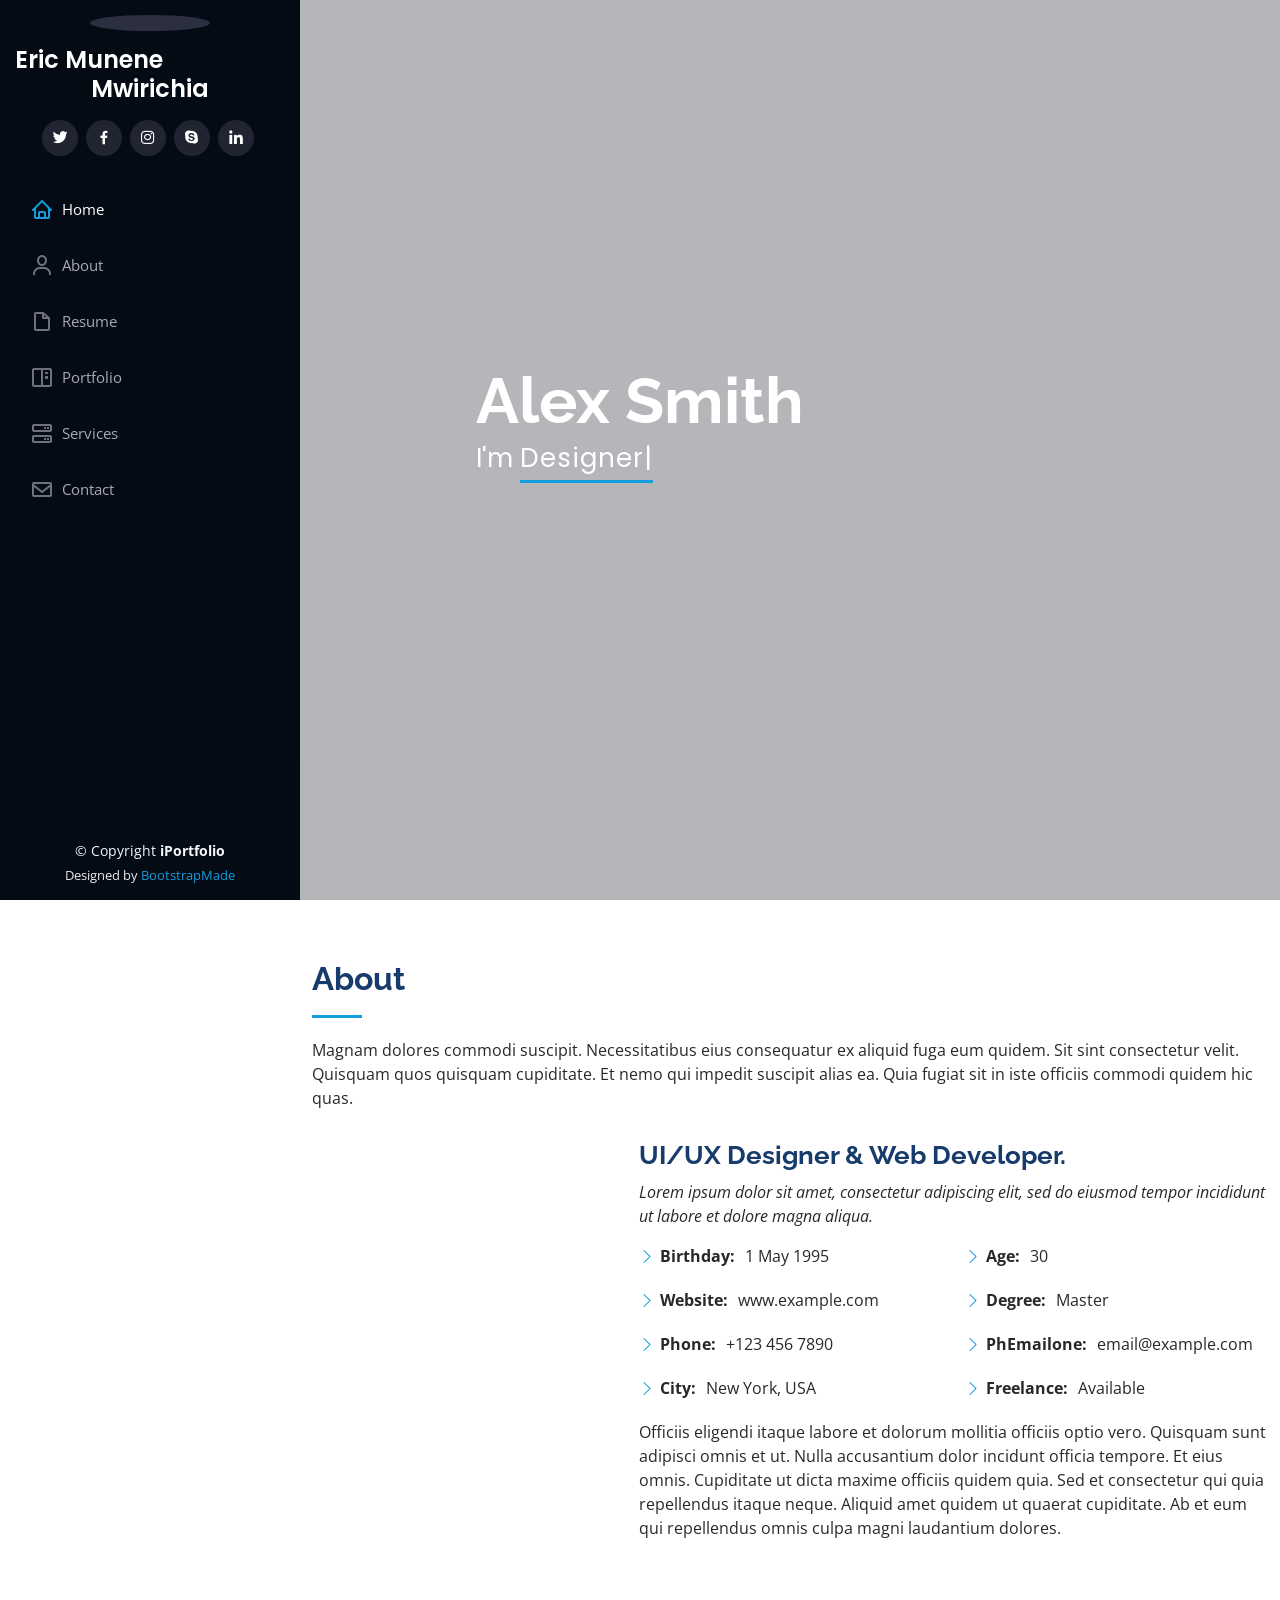
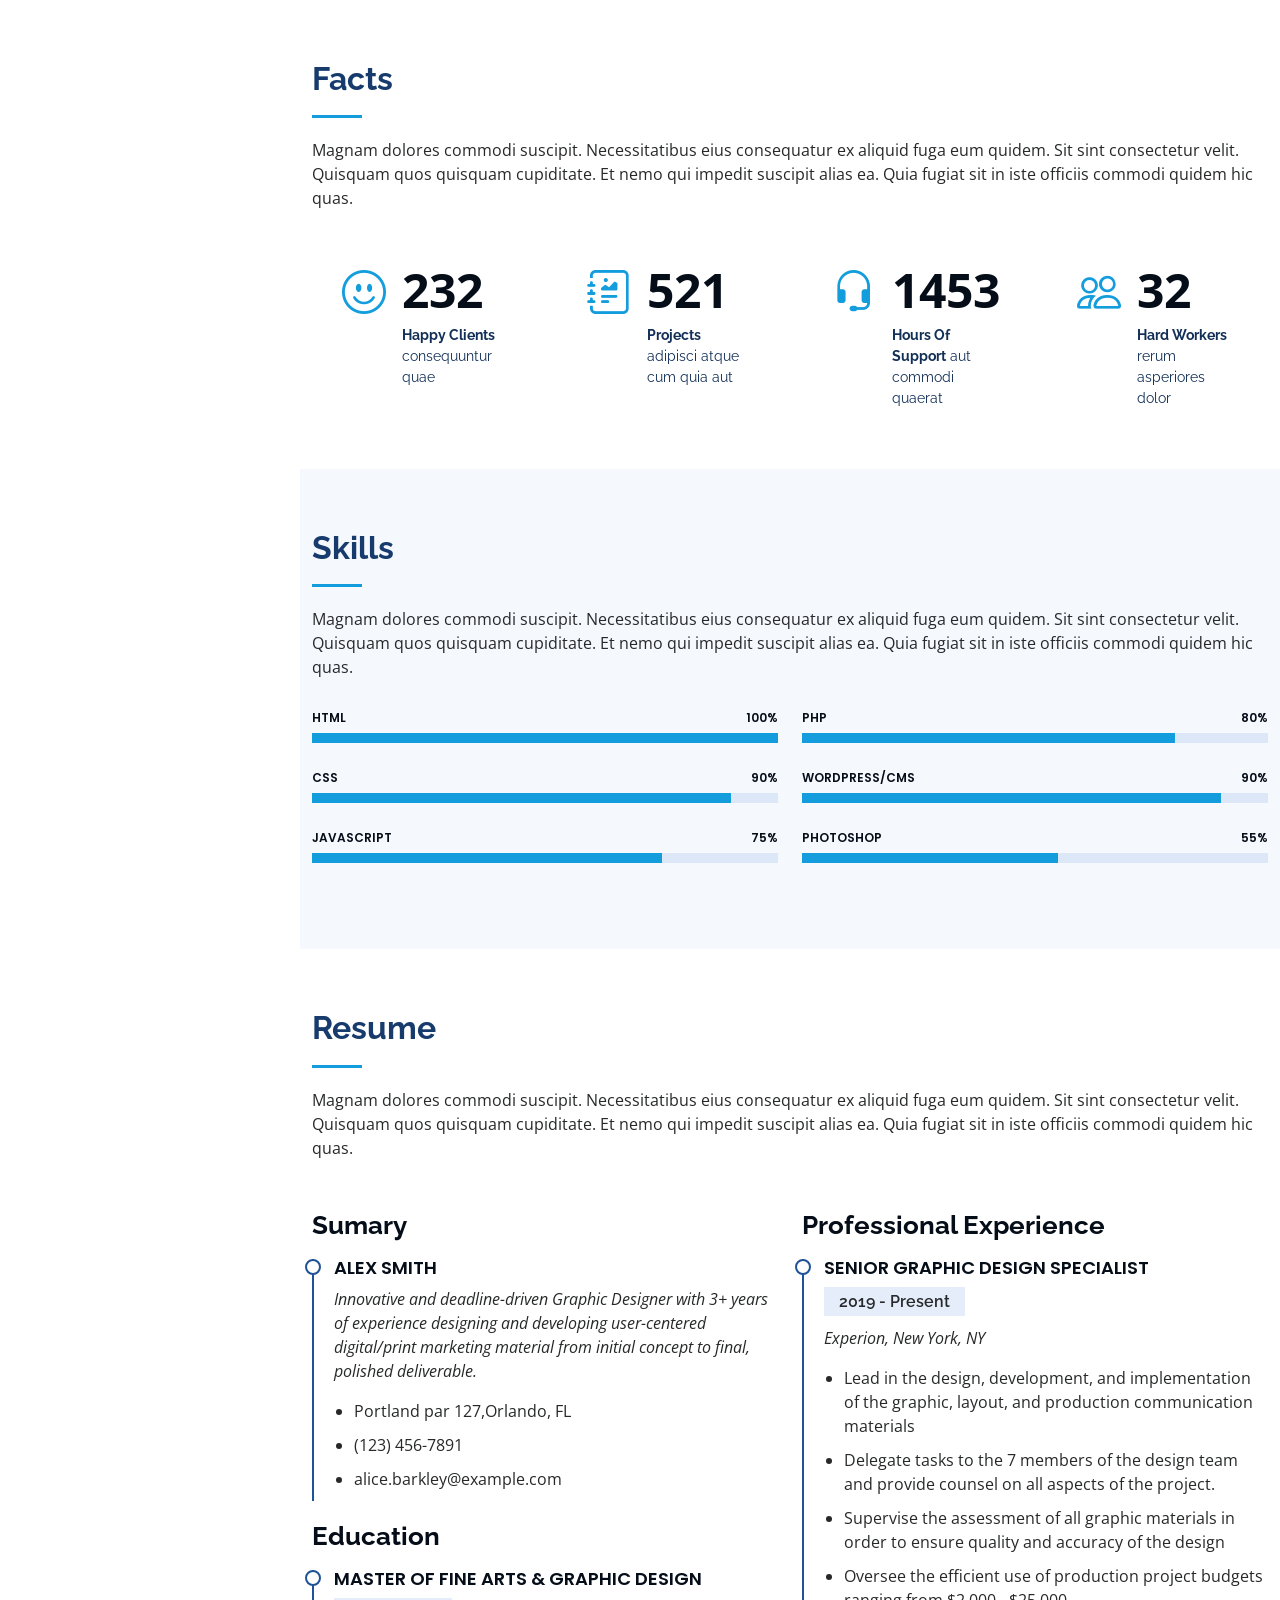
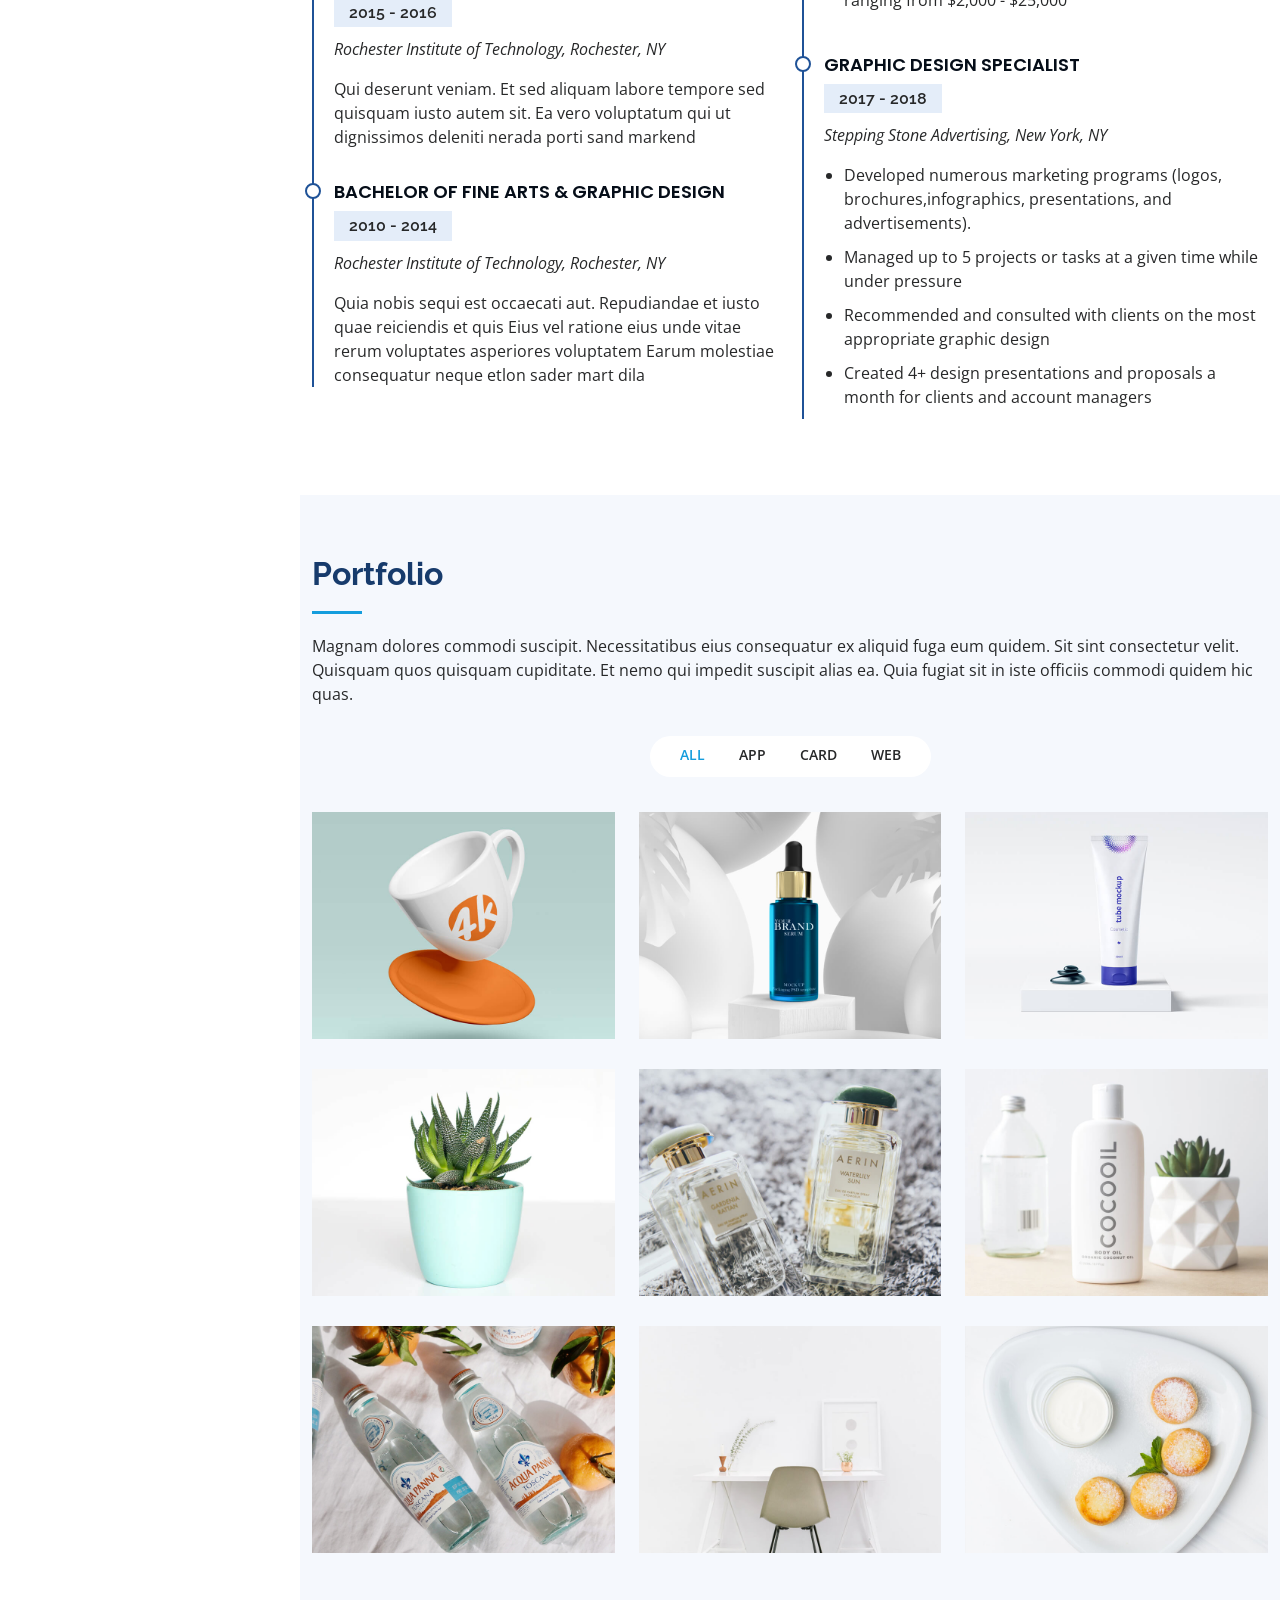
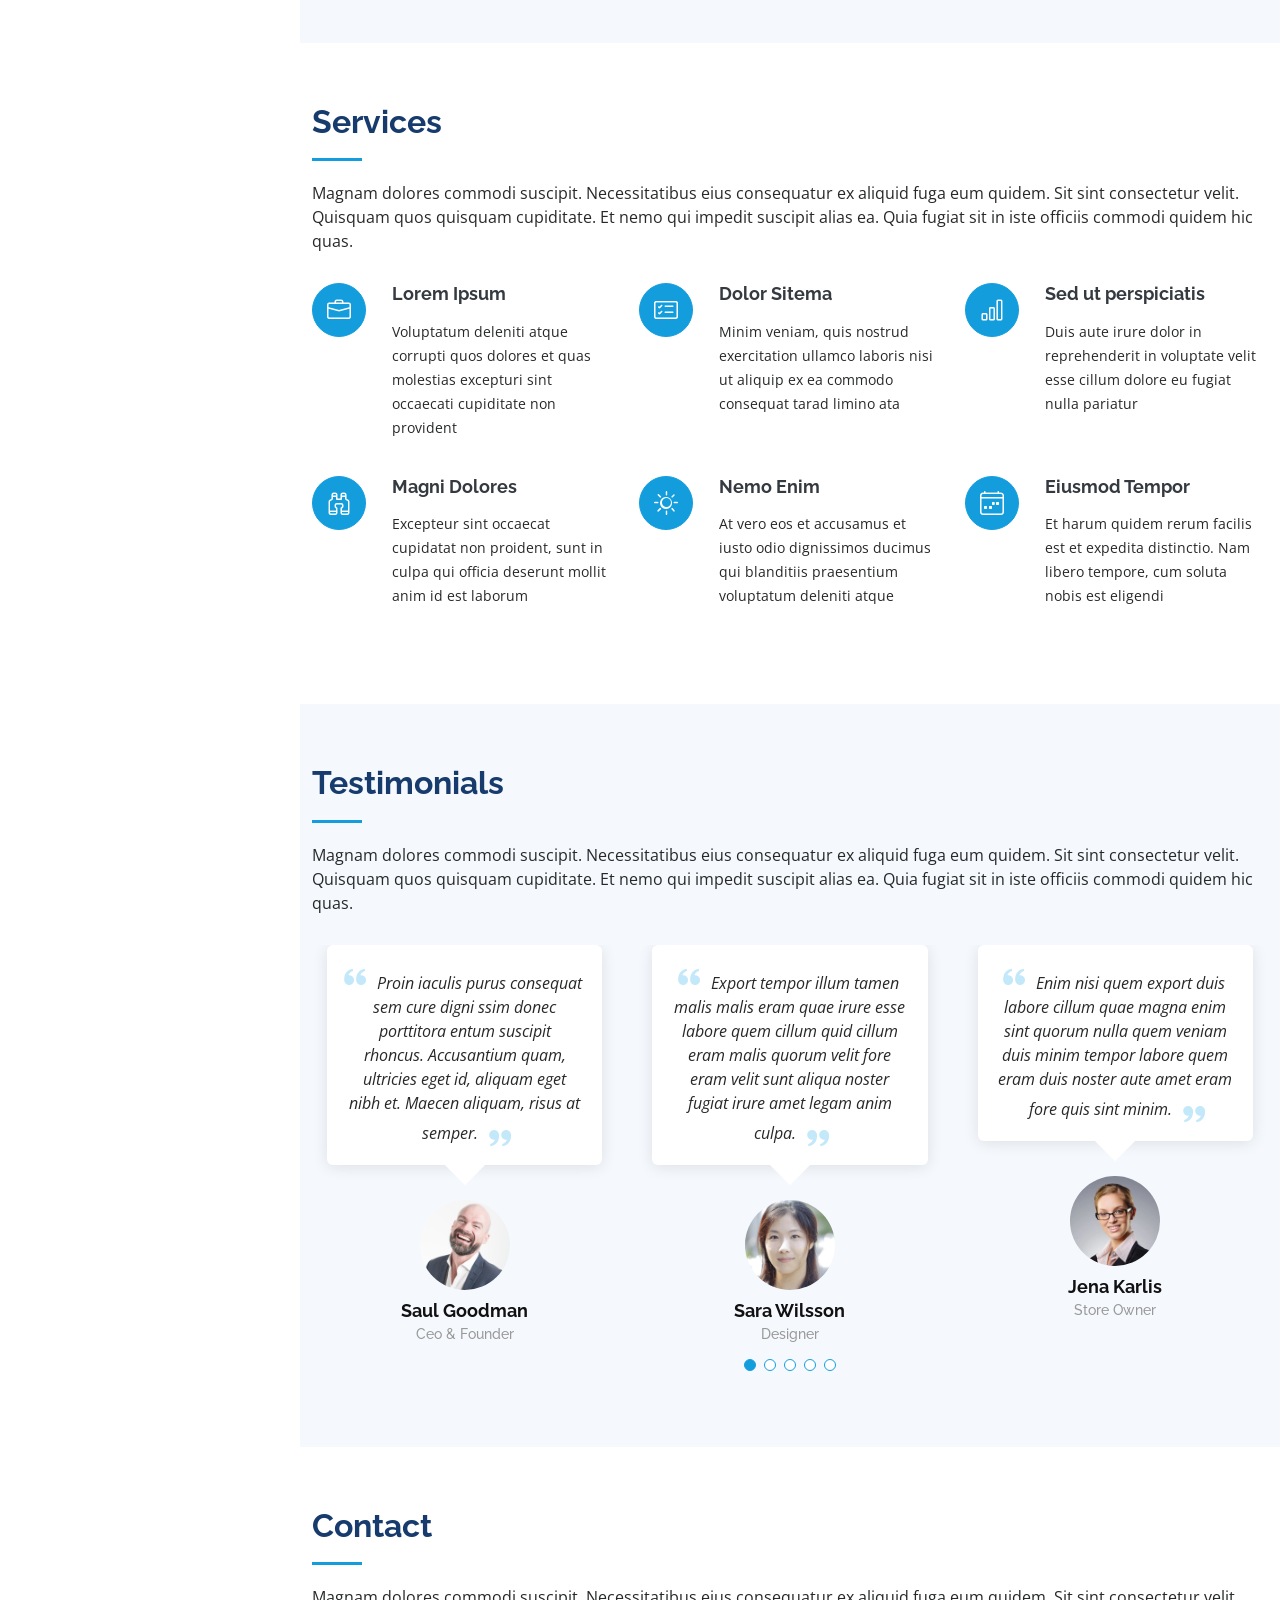
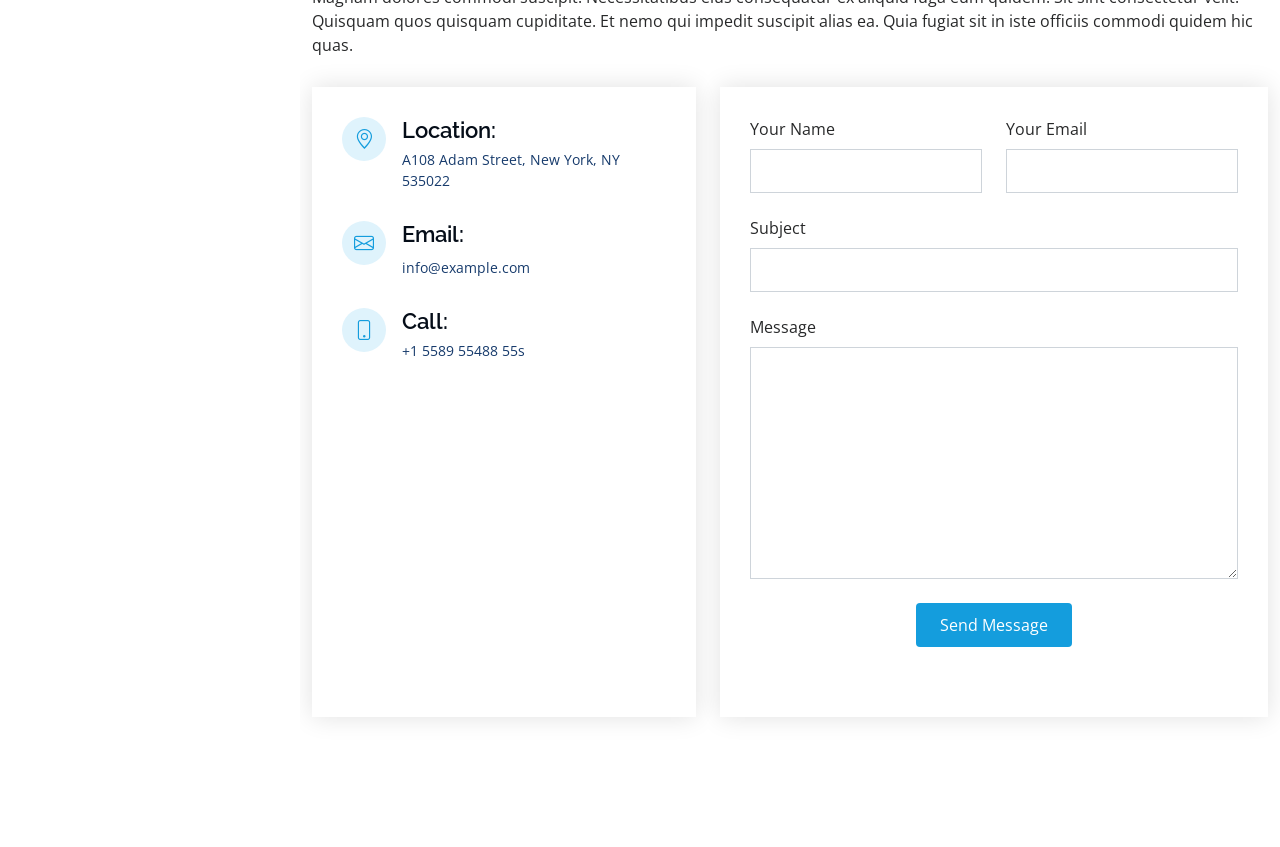
==== commit fee80525: "mod1" ====
--- a/index.html
+++ b/index.html
@@ -5,7 +5,7 @@
   <meta charset="utf-8">
   <meta content="width=device-width, initial-scale=1.0" name="viewport">
 
-  <title>iPortfolio Bootstrap Template - Index</title>
+  <title>Eric</title>
   <meta content="" name="description">
   <meta content="" name="keywords">
 
@@ -28,9 +28,6 @@
   <link href="assets/css/style.css" rel="stylesheet">
 
   <!-- =======================================================
-  * Template Name: iPortfolio - v3.9.1
-  * Template URL: https://bootstrapmade.com/iportfolio-bootstrap-portfolio-websites-template/
-  * Author: BootstrapMade.com
   * License: https://bootstrapmade.com/license/
   ======================================================== -->
 </head>
@@ -46,7 +43,7 @@
 
       <div class="profile">
         <img src="assets/img/profile-img.jpg" alt="" class="img-fluid rounded-circle">
-        <h1 class="text-light"><a href="index.html">Alex Smith</a></h1>
+        <h1 class="text-light"><a href="index.html">Eric Munene Mwirichia</a></h1>
         <div class="social-links mt-3 text-center">
           <a href="#" class="twitter"><i class="bx bxl-twitter"></i></a>
           <a href="#" class="facebook"><i class="bx bxl-facebook"></i></a>
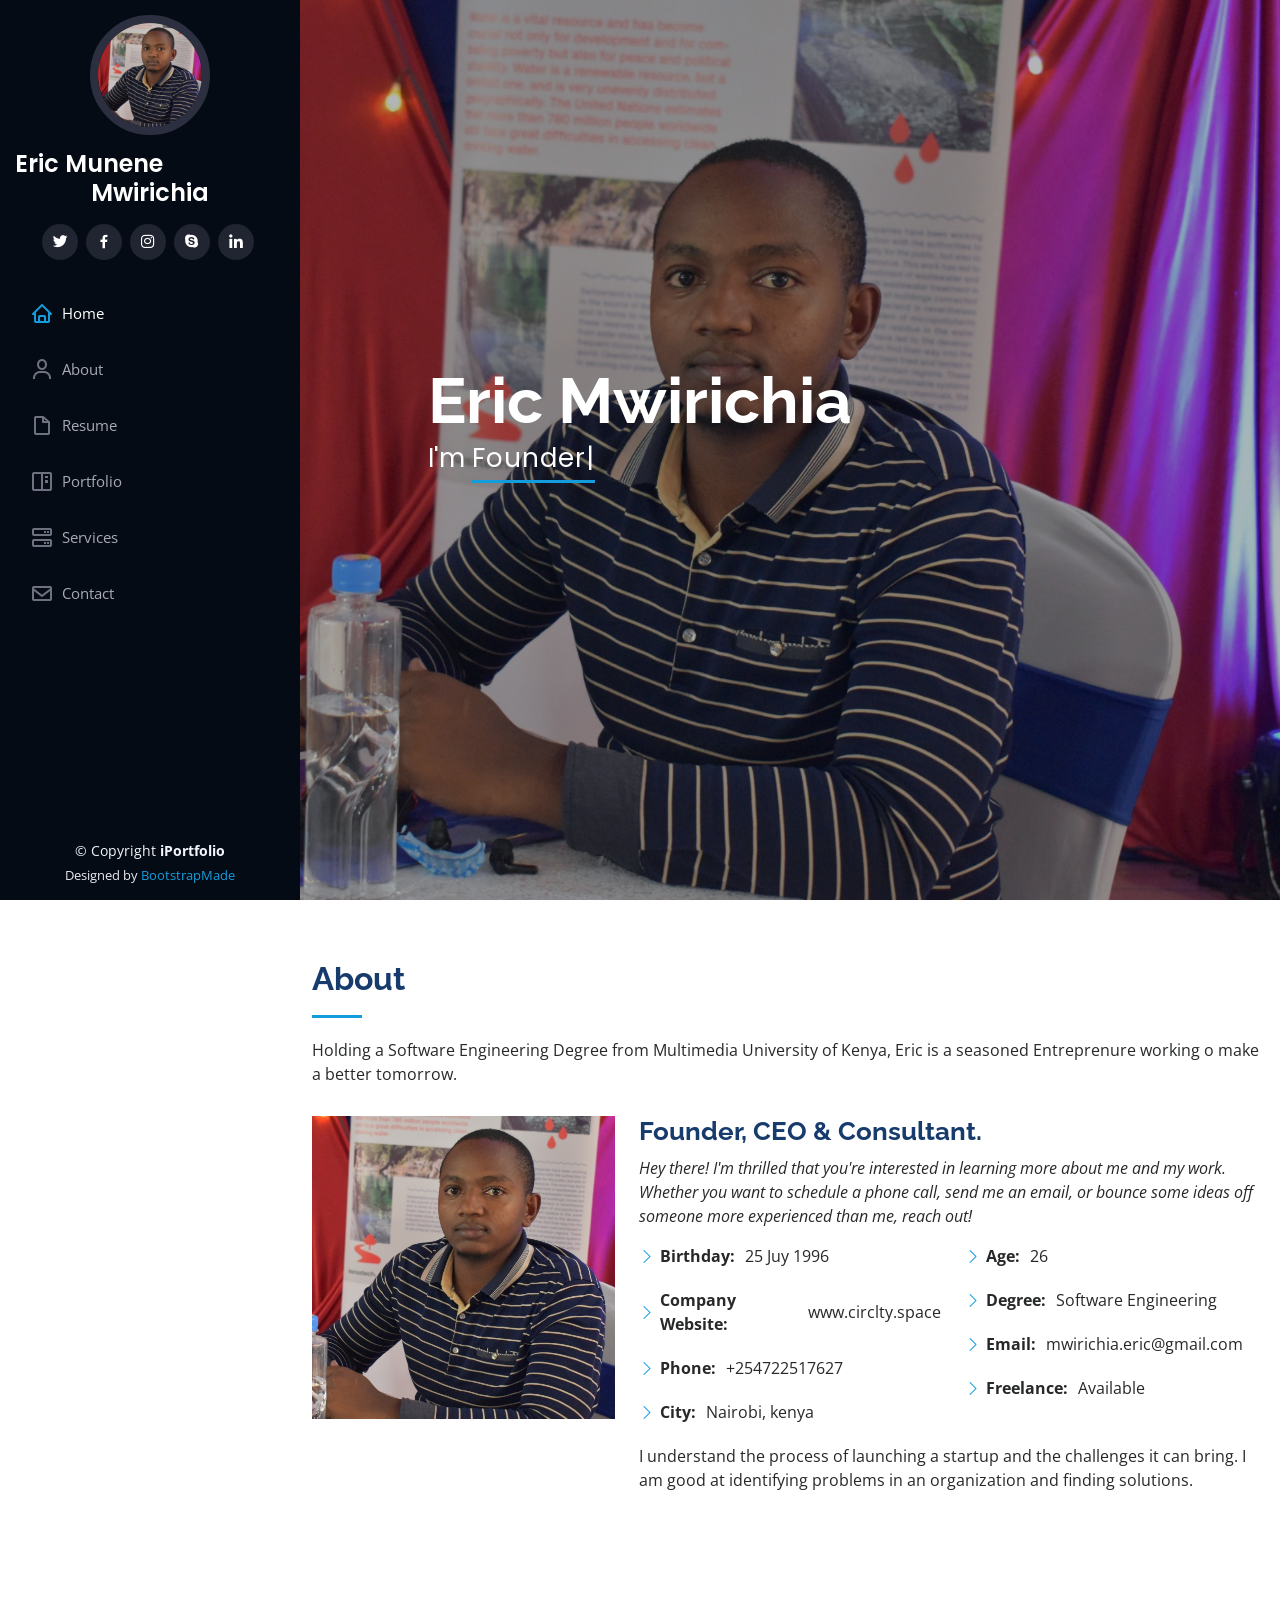
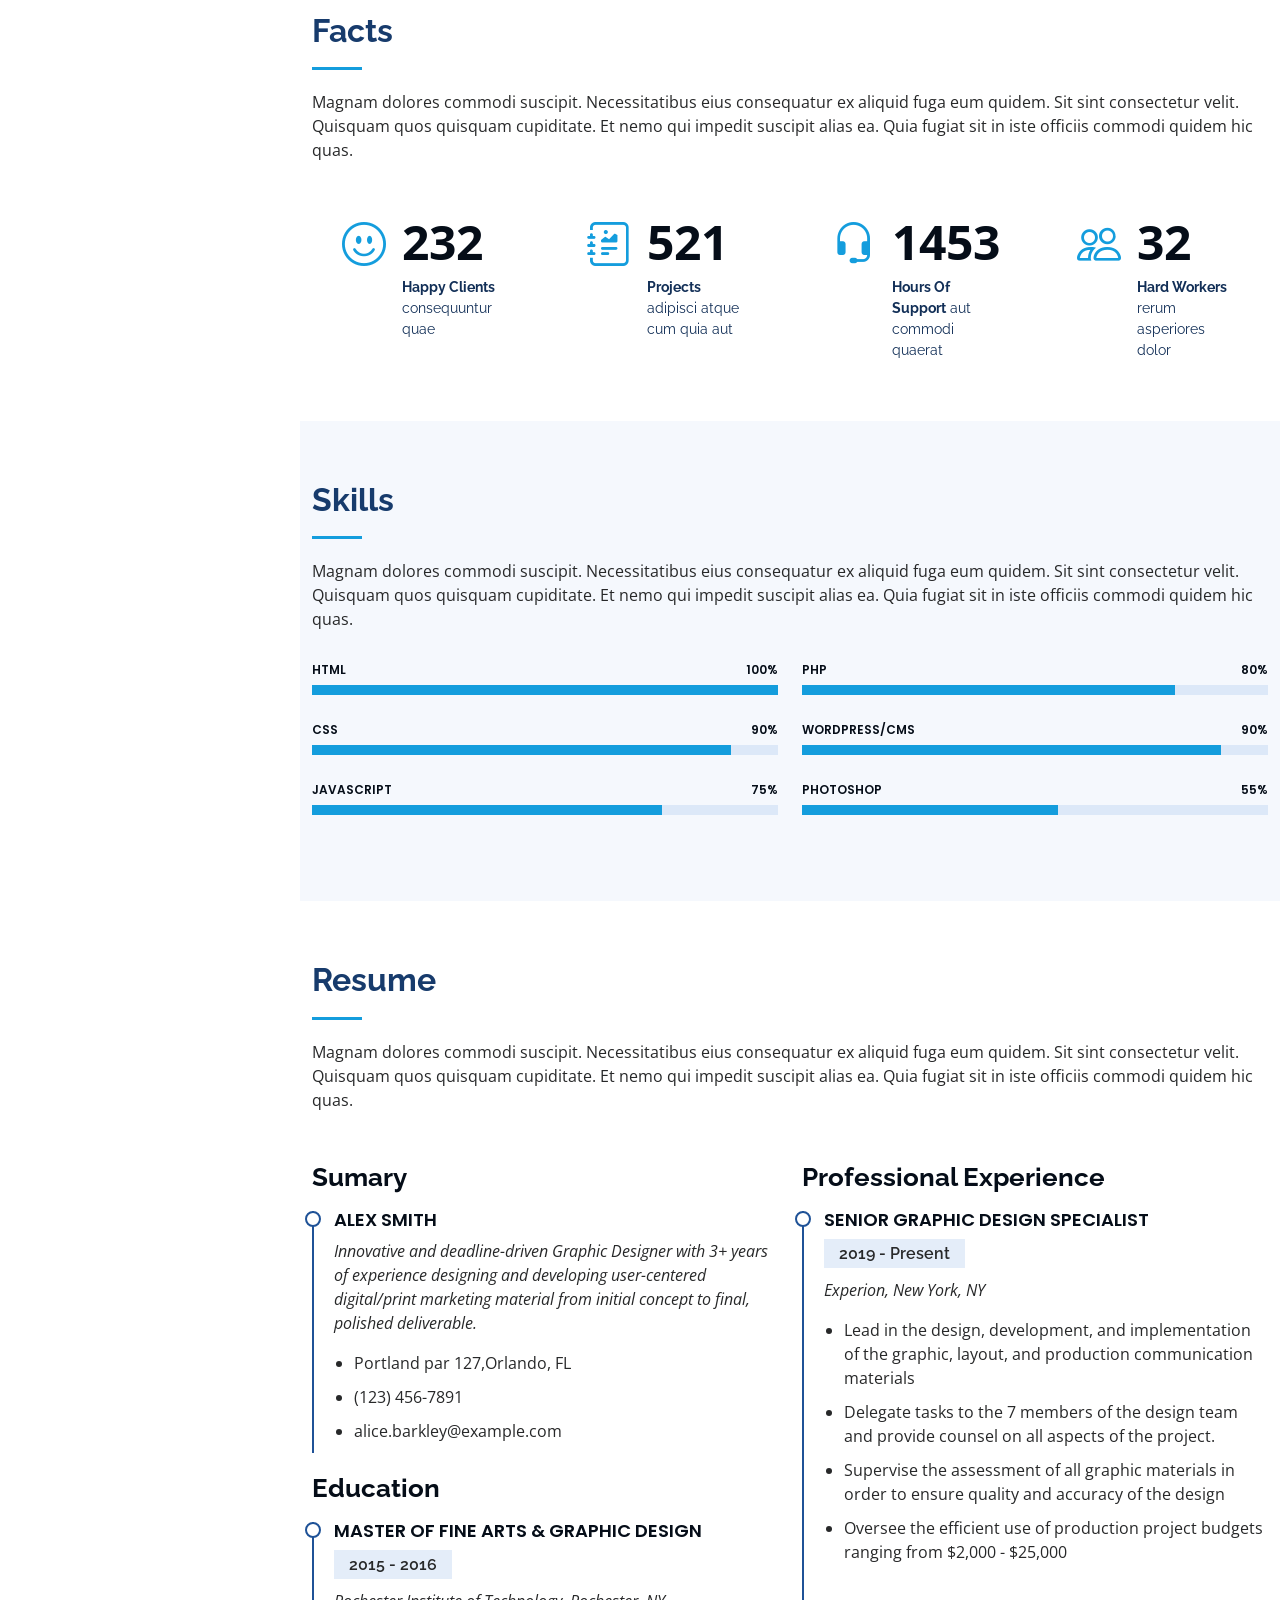
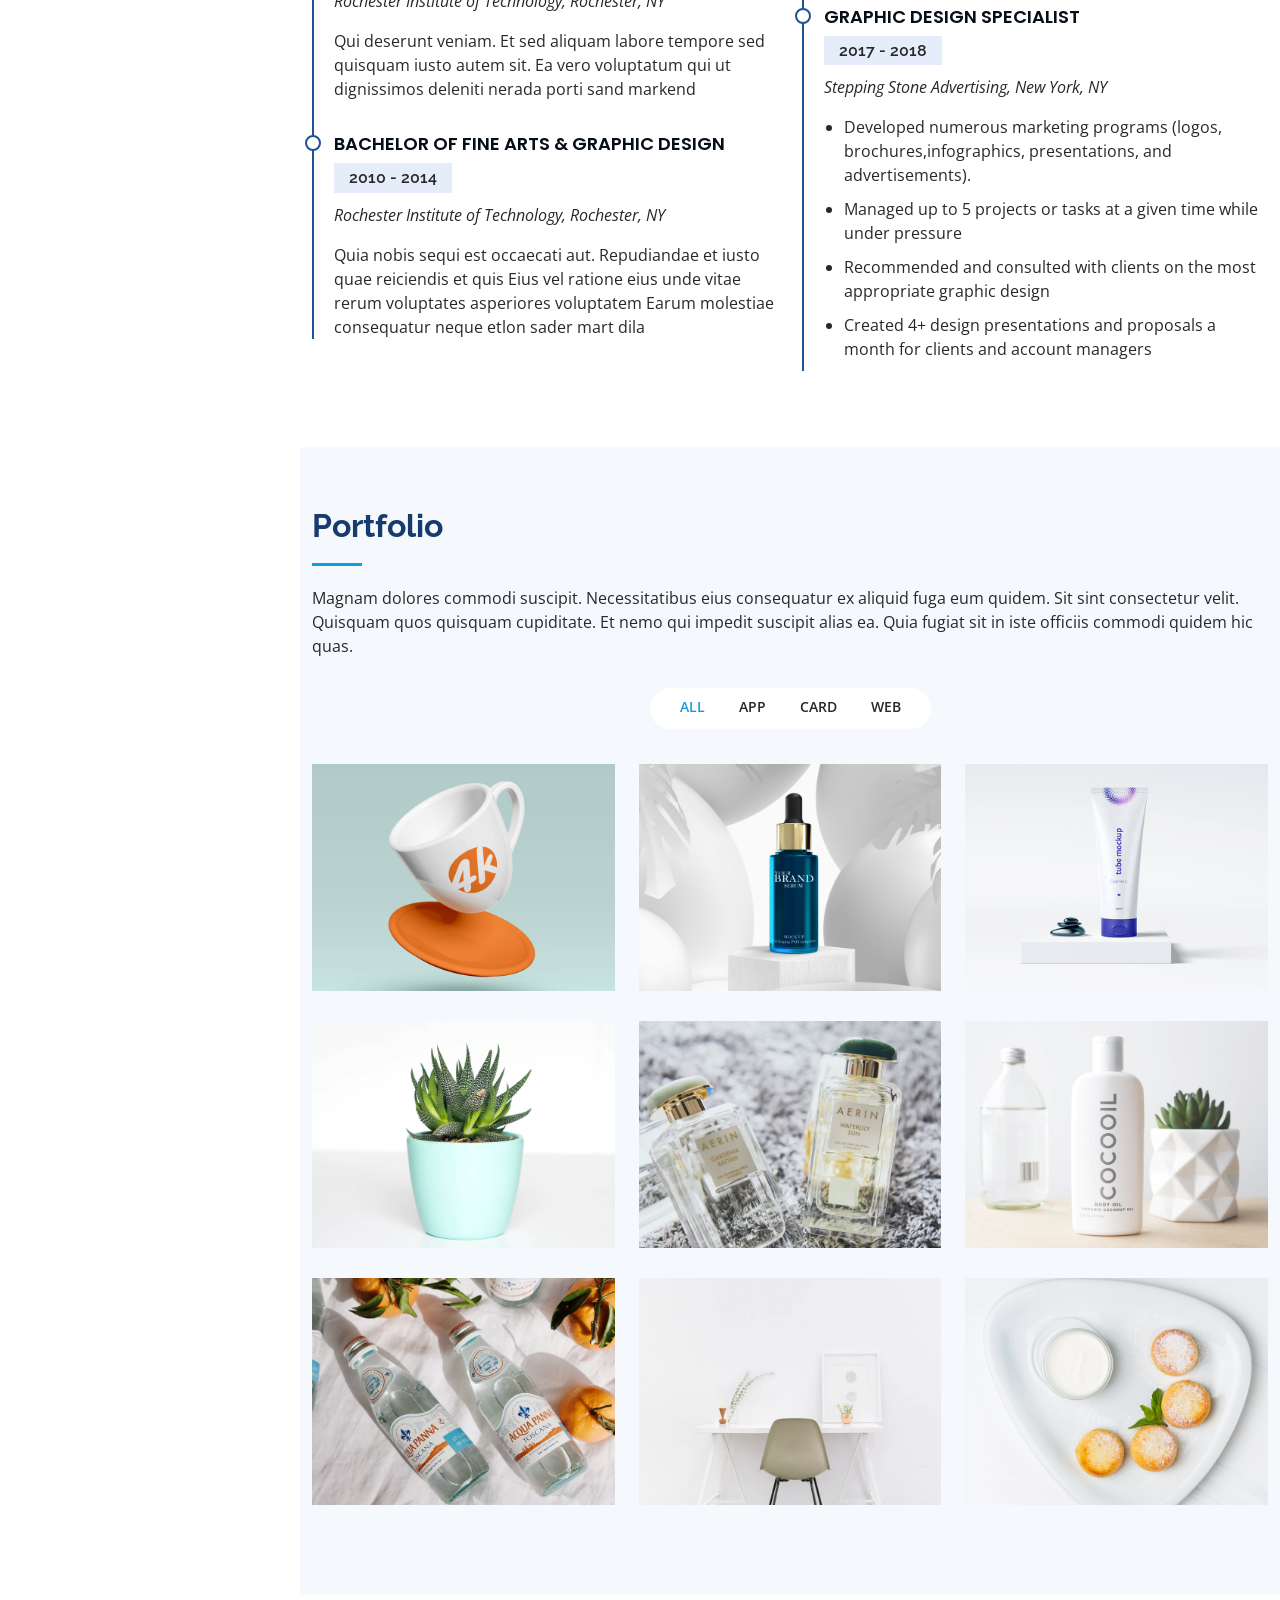
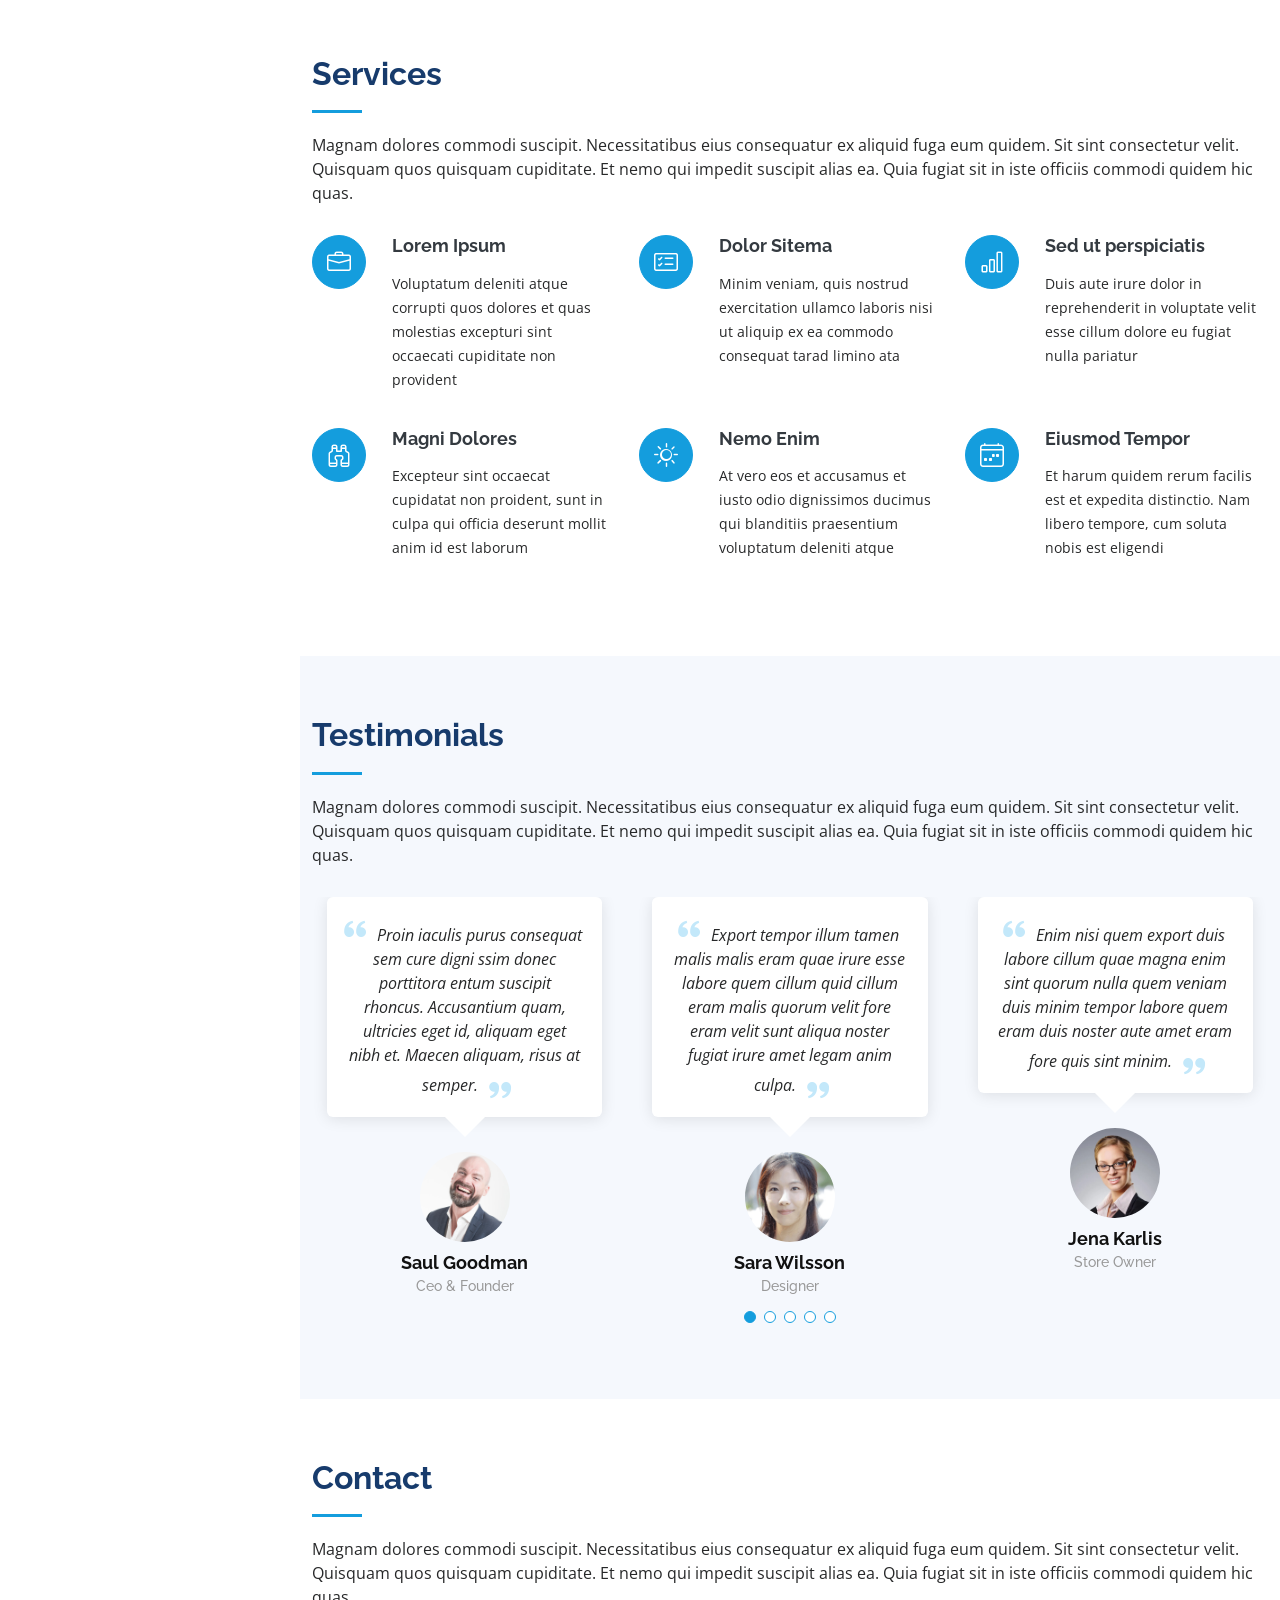
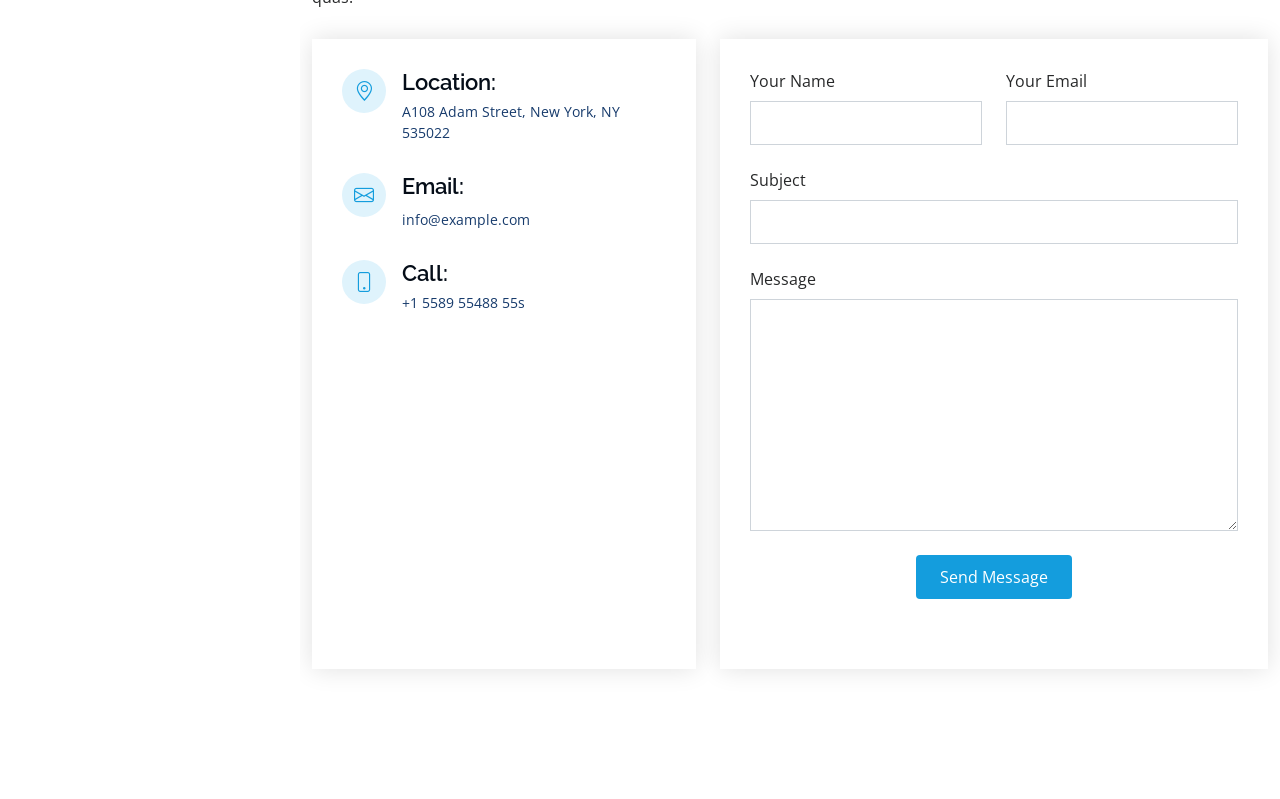
==== commit f3f8e6ab: "complete About section" ====
--- a/index.html
+++ b/index.html
@@ -45,11 +45,11 @@
         <img src="assets/img/profile-img.jpg" alt="" class="img-fluid rounded-circle">
         <h1 class="text-light"><a href="index.html">Eric Munene Mwirichia</a></h1>
         <div class="social-links mt-3 text-center">
-          <a href="#" class="twitter"><i class="bx bxl-twitter"></i></a>
-          <a href="#" class="facebook"><i class="bx bxl-facebook"></i></a>
-          <a href="#" class="instagram"><i class="bx bxl-instagram"></i></a>
-          <a href="#" class="google-plus"><i class="bx bxl-skype"></i></a>
-          <a href="#" class="linkedin"><i class="bx bxl-linkedin"></i></a>
+          <a href="https://twitter.com/ericmwirichia" target="_blank" class="twitter"><i class="bx bxl-twitter"></i></a>
+          <a href="https://www.facebook.com/eric.m.mwirichia" target="_blank" class="facebook"><i class="bx bxl-facebook"></i></a>
+          <a href="https://www.instagram.com/ericmwirichia/" target="_blank" class="instagram"><i class="bx bxl-instagram"></i></a>
+          <a href="#" target="_blank" class="google-plus"><i class="bx bxl-skype"></i></a>
+          <a href="https://www.linkedin.com/in/eric-mwirichia-175720122/" target="_blank" class="linkedin"><i class="bx bxl-linkedin"></i></a>
         </div>
       </div>
 
@@ -69,8 +69,8 @@
   <!-- ======= Hero Section ======= -->
   <section id="hero" class="d-flex flex-column justify-content-center align-items-center">
     <div class="hero-container" data-aos="fade-in">
-      <h1>Alex Smith</h1>
-      <p>I'm <span class="typed" data-typed-items="Designer, Developer, Freelancer, Photographer"></span></p>
+      <h1>Eric Mwirichia</h1>
+      <p>I'm <span class="typed" data-typed-items="Founder, CEO, Environmentalist, Entreprenure"></span></p>
     </div>
   </section><!-- End Hero -->
 
@@ -82,7 +82,7 @@
 
         <div class="section-title">
           <h2>About</h2>
-          <p>Magnam dolores commodi suscipit. Necessitatibus eius consequatur ex aliquid fuga eum quidem. Sit sint consectetur velit. Quisquam quos quisquam cupiditate. Et nemo qui impedit suscipit alias ea. Quia fugiat sit in iste officiis commodi quidem hic quas.</p>
+          <p>Holding a Software Engineering Degree from Multimedia University of Kenya, Eric is a seasoned Entreprenure working o make a better tomorrow. </p>
         </div>
 
         <div class="row">
@@ -90,32 +90,30 @@
             <img src="assets/img/profile-img.jpg" class="img-fluid" alt="">
           </div>
           <div class="col-lg-8 pt-4 pt-lg-0 content" data-aos="fade-left">
-            <h3>UI/UX Designer &amp; Web Developer.</h3>
+            <h3>Founder, CEO &amp; Consultant.</h3>
             <p class="fst-italic">
-              Lorem ipsum dolor sit amet, consectetur adipiscing elit, sed do eiusmod tempor incididunt ut labore et dolore
-              magna aliqua.
+              Hey there! I'm thrilled that you're interested in learning more about me and my work. Whether you want to schedule a phone call, send me an email, or bounce some ideas off someone more experienced than me, reach out!
             </p>
             <div class="row">
               <div class="col-lg-6">
                 <ul>
-                  <li><i class="bi bi-chevron-right"></i> <strong>Birthday:</strong> <span>1 May 1995</span></li>
-                  <li><i class="bi bi-chevron-right"></i> <strong>Website:</strong> <span>www.example.com</span></li>
-                  <li><i class="bi bi-chevron-right"></i> <strong>Phone:</strong> <span>+123 456 7890</span></li>
-                  <li><i class="bi bi-chevron-right"></i> <strong>City:</strong> <span>New York, USA</span></li>
+                  <li><i class="bi bi-chevron-right"></i> <strong>Birthday:</strong> <span>25 Juy 1996</span></li>
+                  <li><i class="bi bi-chevron-right"></i> <strong>Company Website:</strong> <span>www.circlty.space</span></li>
+                  <li><i class="bi bi-chevron-right"></i> <strong>Phone:</strong> <span>+254722517627</span></li>
+                  <li><i class="bi bi-chevron-right"></i> <strong>City:</strong> <span>Nairobi, kenya</span></li>
                 </ul>
               </div>
               <div class="col-lg-6">
                 <ul>
-                  <li><i class="bi bi-chevron-right"></i> <strong>Age:</strong> <span>30</span></li>
-                  <li><i class="bi bi-chevron-right"></i> <strong>Degree:</strong> <span>Master</span></li>
-                  <li><i class="bi bi-chevron-right"></i> <strong>PhEmailone:</strong> <span>email@example.com</span></li>
+                  <li><i class="bi bi-chevron-right"></i> <strong>Age:</strong> <span>26</span></li>
+                  <li><i class="bi bi-chevron-right"></i> <strong>Degree:</strong> <span>Software Engineering</span></li>
+                  <li><i class="bi bi-chevron-right"></i> <strong>Email:</strong> <span>mwirichia.eric@gmail.com</span></li>
                   <li><i class="bi bi-chevron-right"></i> <strong>Freelance:</strong> <span>Available</span></li>
                 </ul>
               </div>
             </div>
             <p>
-              Officiis eligendi itaque labore et dolorum mollitia officiis optio vero. Quisquam sunt adipisci omnis et ut. Nulla accusantium dolor incidunt officia tempore. Et eius omnis.
-              Cupiditate ut dicta maxime officiis quidem quia. Sed et consectetur qui quia repellendus itaque neque. Aliquid amet quidem ut quaerat cupiditate. Ab et eum qui repellendus omnis culpa magni laudantium dolores.
+              I understand the process of launching a startup and the challenges it can bring. I am good at identifying problems in an organization and finding solutions.
             </p>
           </div>
         </div>
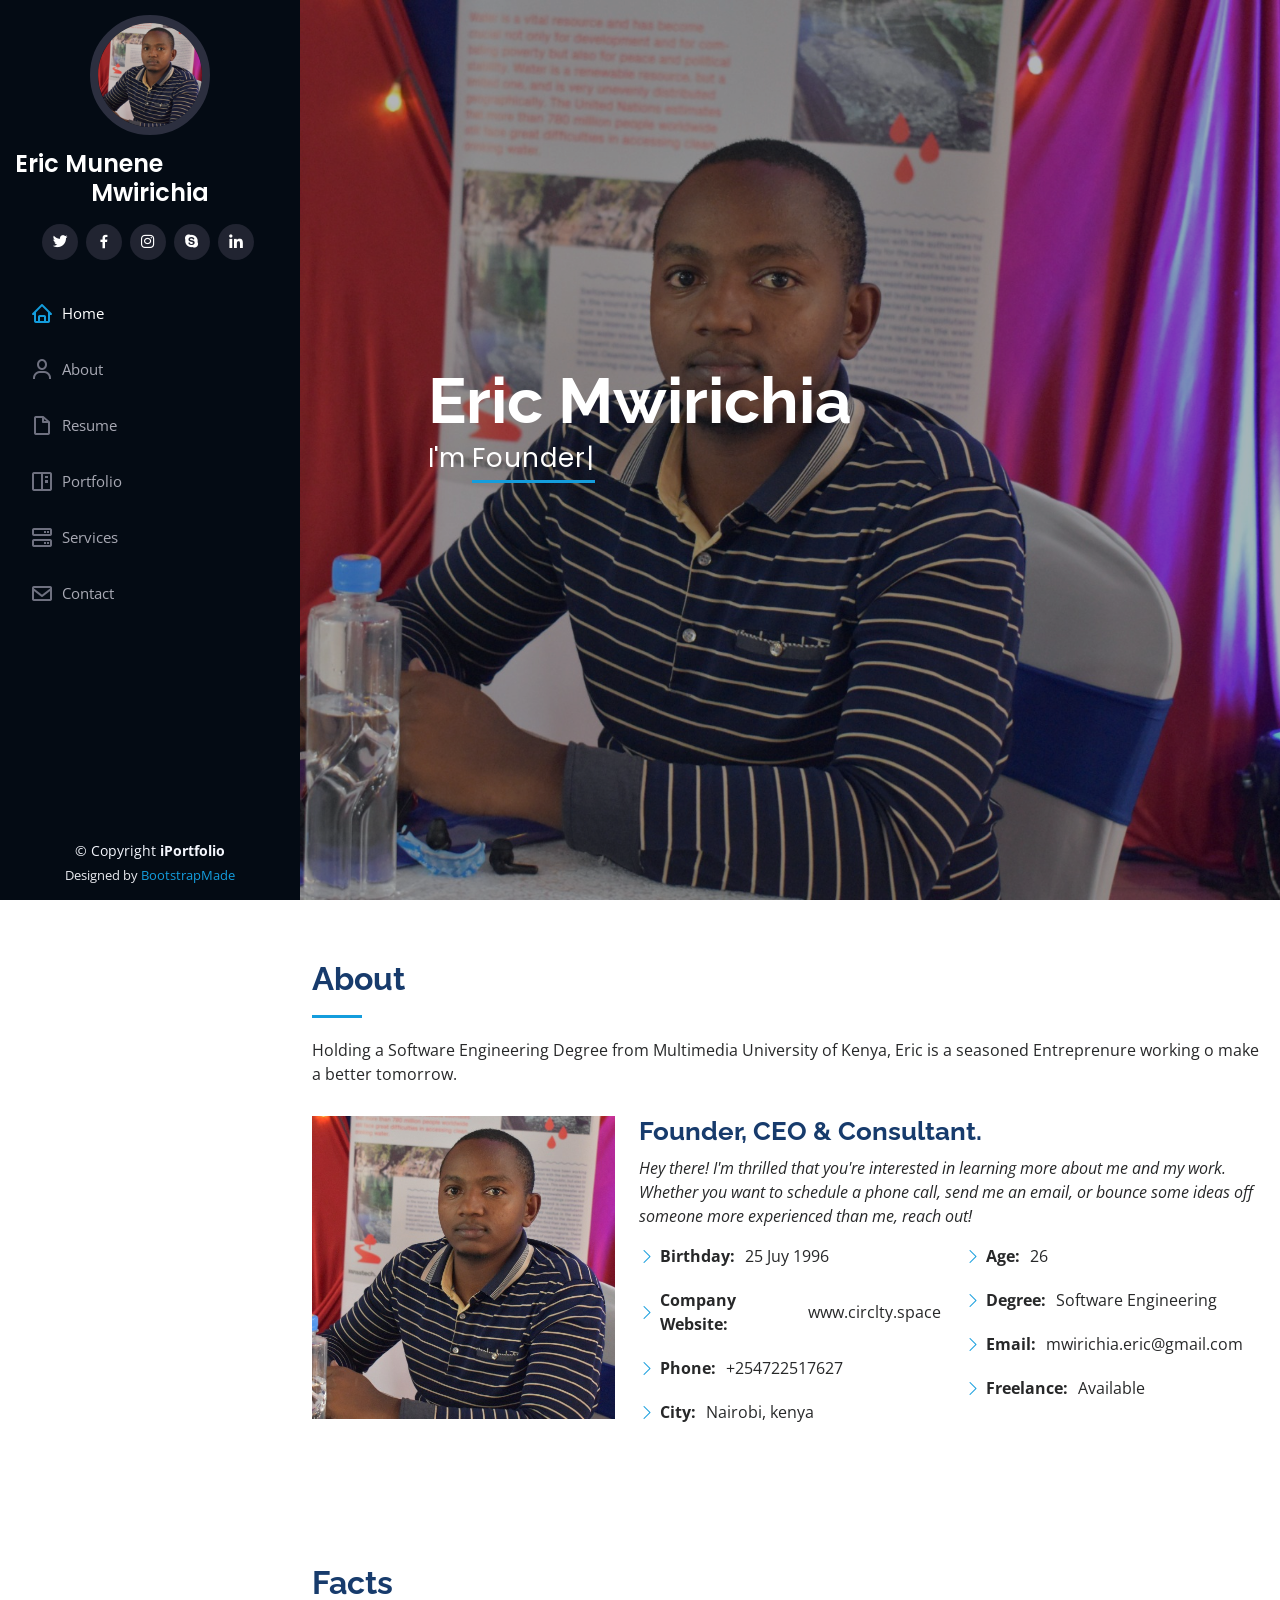
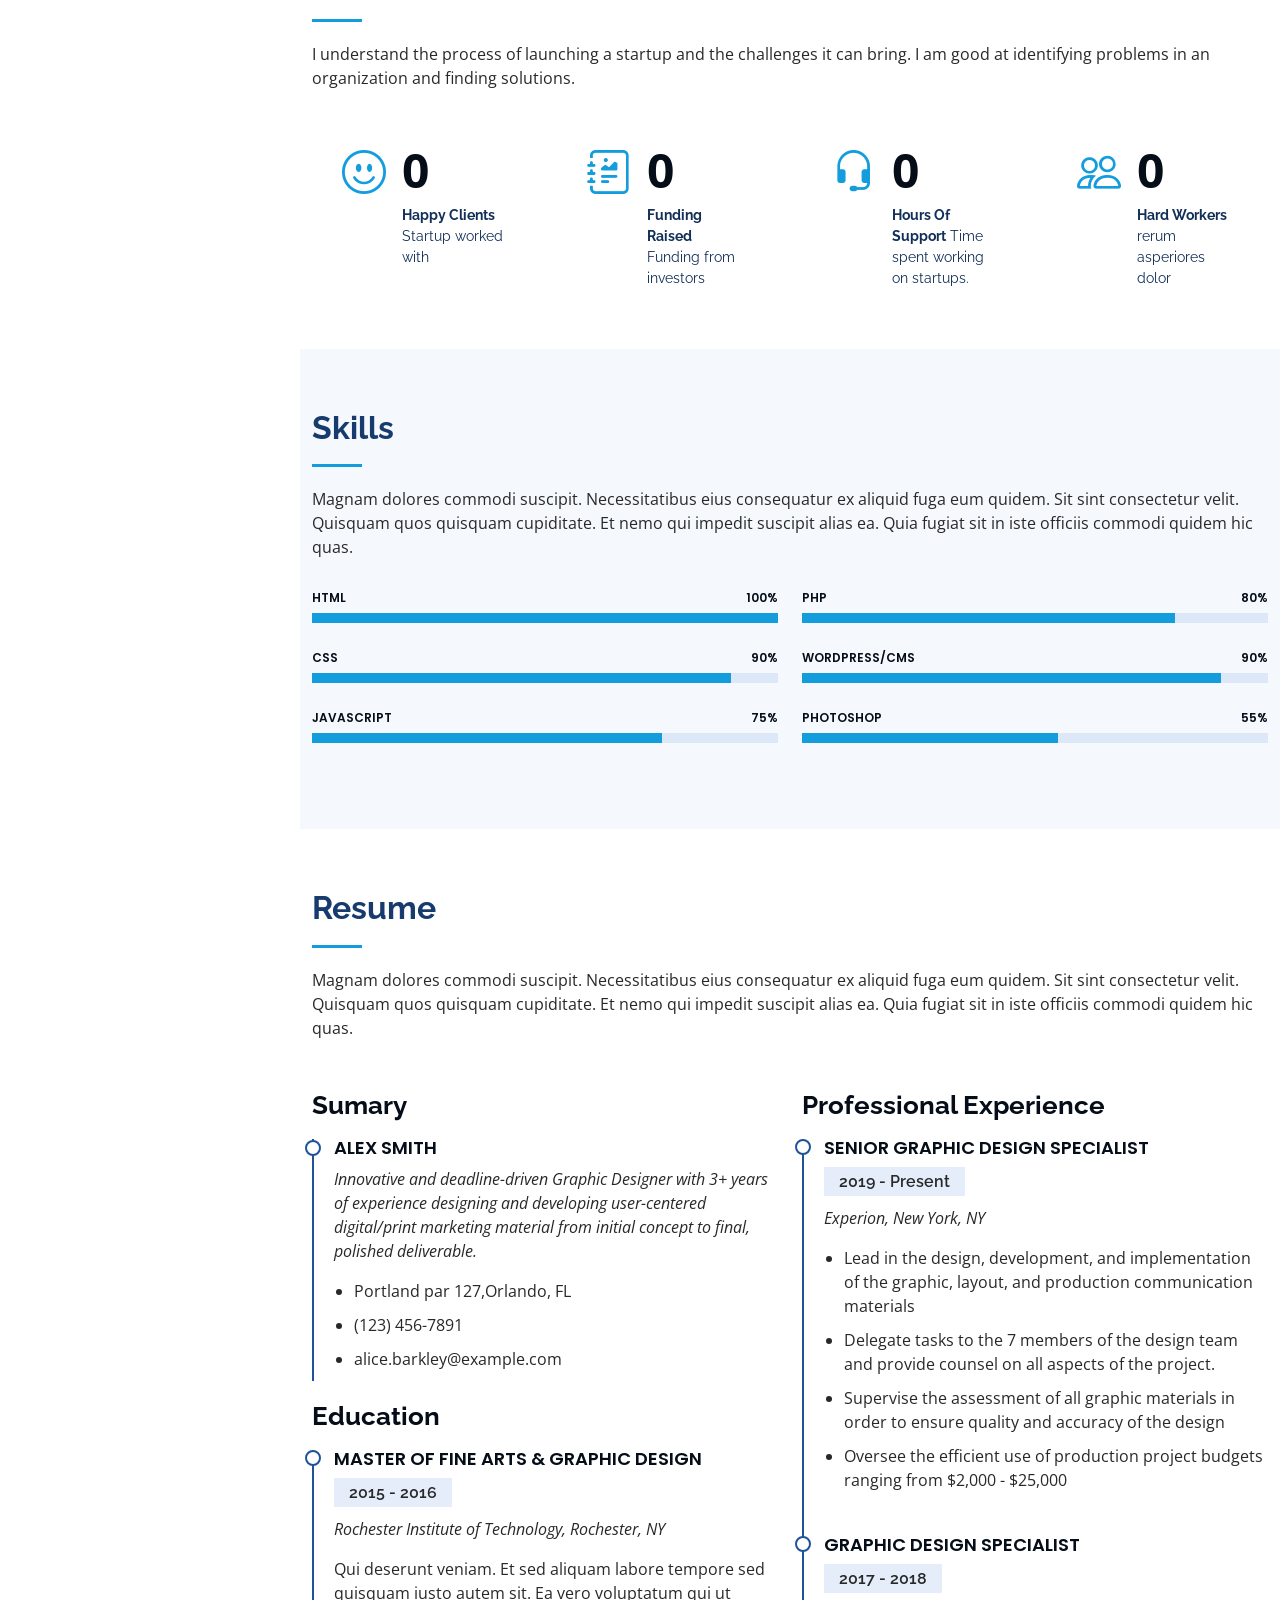
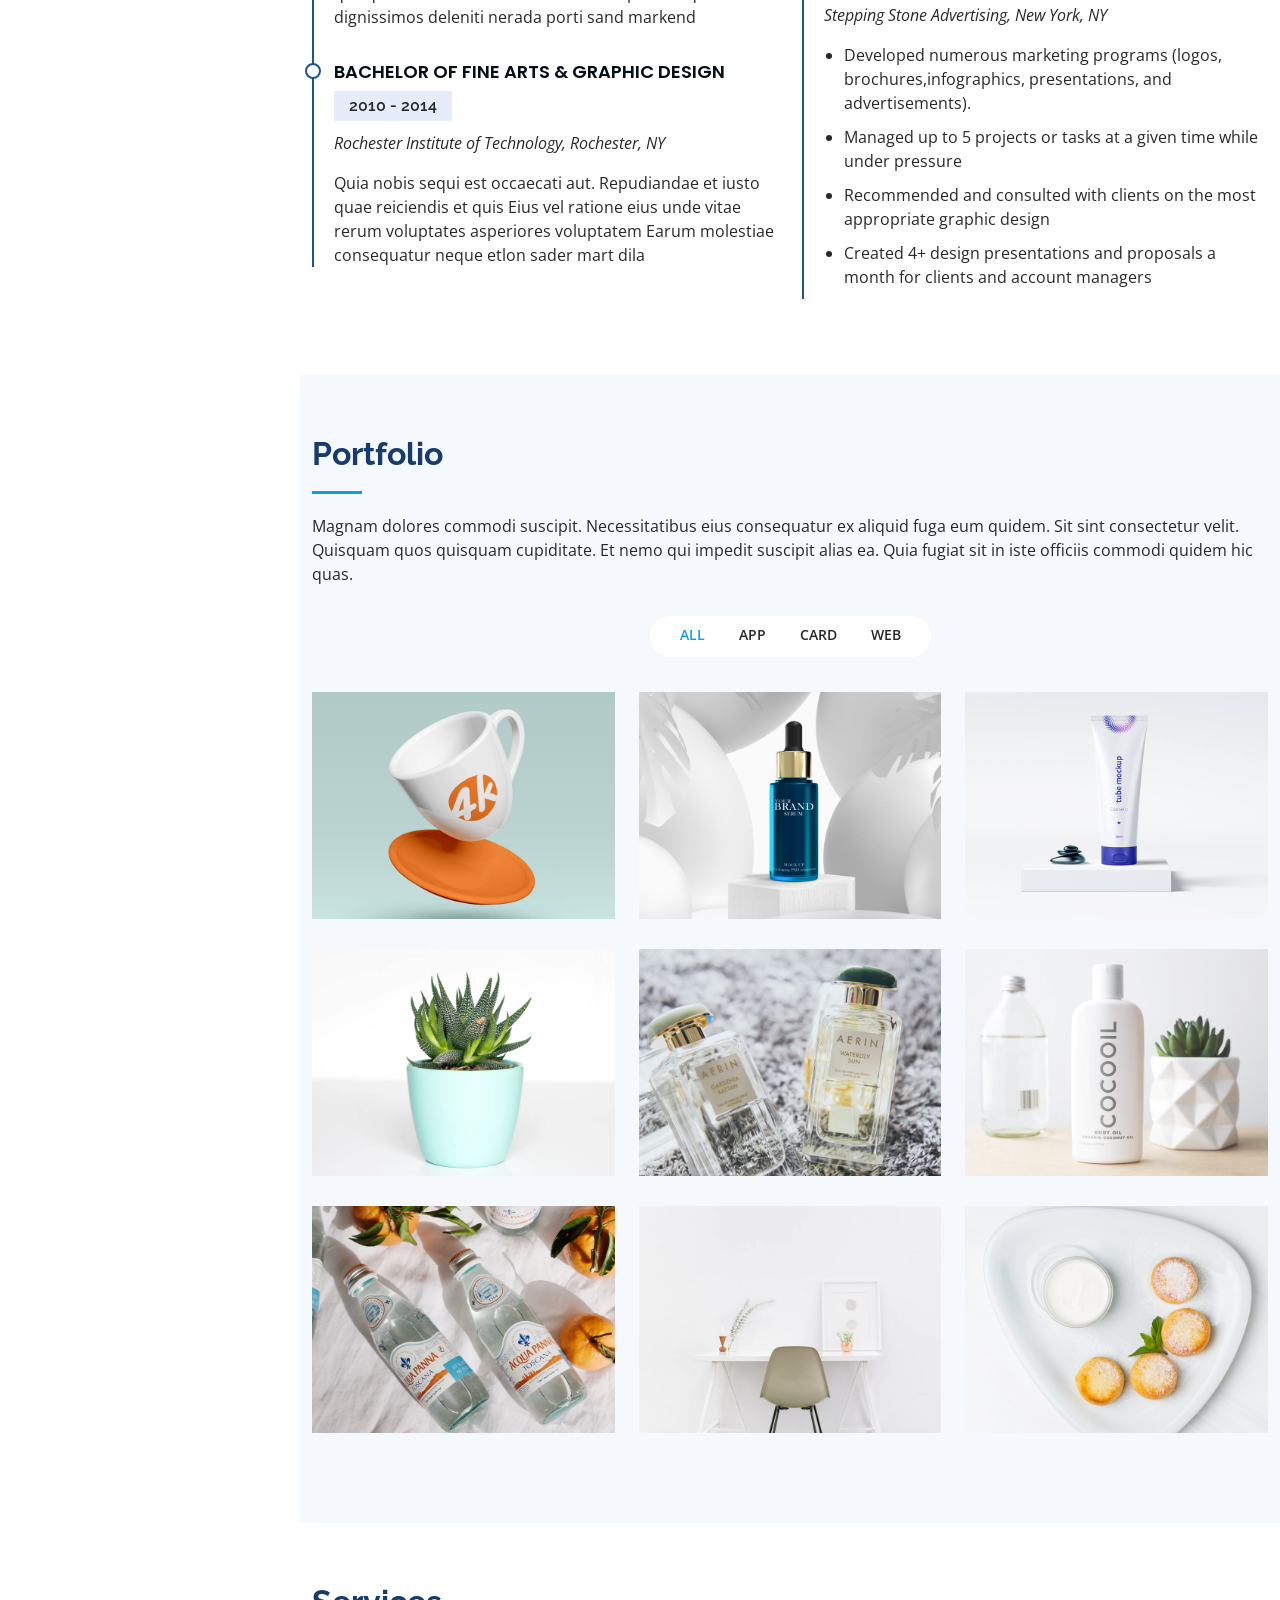
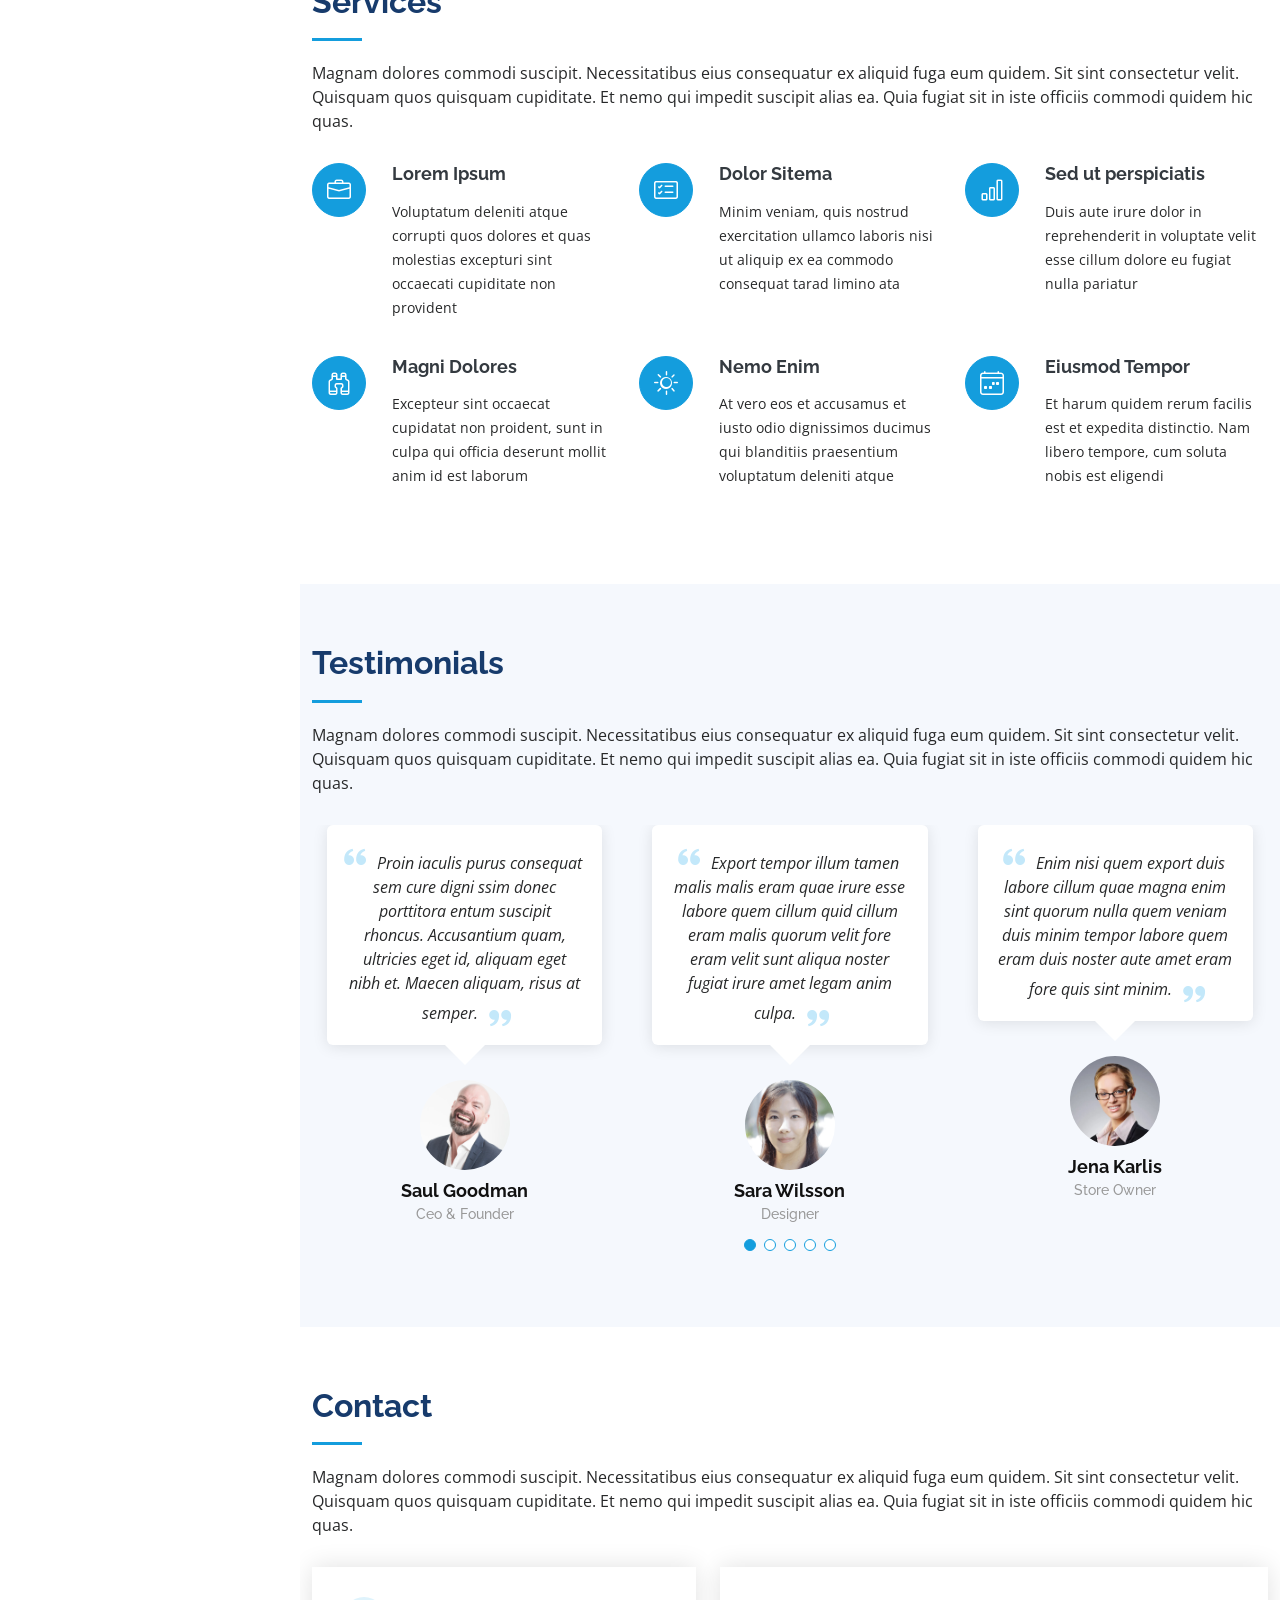
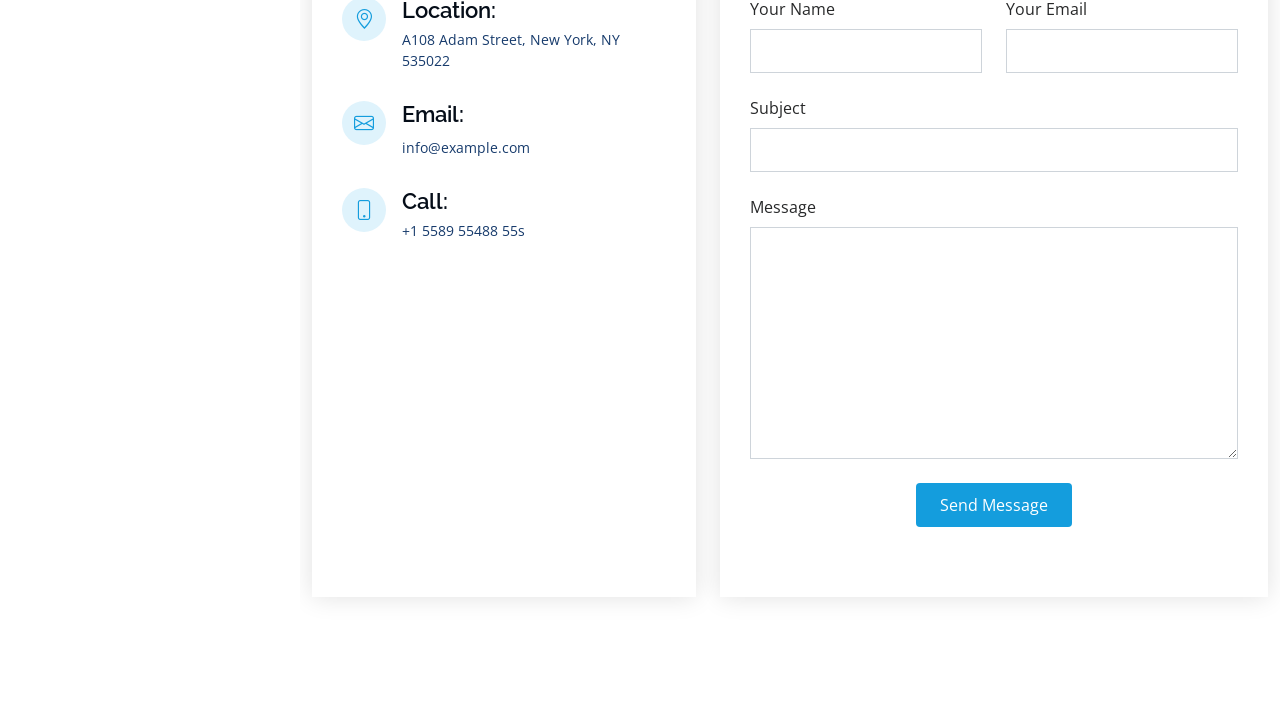
==== commit 00b9dc67: "up to skills section" ====
--- a/index.html
+++ b/index.html
@@ -113,7 +113,7 @@
               </div>
             </div>
             <p>
-              I understand the process of launching a startup and the challenges it can bring. I am good at identifying problems in an organization and finding solutions.
+              
             </p>
           </div>
         </div>
@@ -127,7 +127,7 @@
 
         <div class="section-title">
           <h2>Facts</h2>
-          <p>Magnam dolores commodi suscipit. Necessitatibus eius consequatur ex aliquid fuga eum quidem. Sit sint consectetur velit. Quisquam quos quisquam cupiditate. Et nemo qui impedit suscipit alias ea. Quia fugiat sit in iste officiis commodi quidem hic quas.</p>
+          <p>I understand the process of launching a startup and the challenges it can bring. I am good at identifying problems in an organization and finding solutions.</p>
         </div>
 
         <div class="row no-gutters">
@@ -135,24 +135,24 @@
           <div class="col-lg-3 col-md-6 d-md-flex align-items-md-stretch" data-aos="fade-up">
             <div class="count-box">
               <i class="bi bi-emoji-smile"></i>
-              <span data-purecounter-start="0" data-purecounter-end="232" data-purecounter-duration="1" class="purecounter"></span>
-              <p><strong>Happy Clients</strong> consequuntur quae</p>
+              <span data-purecounter-start="0" data-purecounter-end="3" data-purecounter-duration="1" class="purecounter"></span>
+              <p><strong>Happy Clients</strong> Startup worked with</p>
             </div>
           </div>
 
           <div class="col-lg-3 col-md-6 d-md-flex align-items-md-stretch" data-aos="fade-up" data-aos-delay="100">
             <div class="count-box">
               <i class="bi bi-journal-richtext"></i>
-              <span data-purecounter-start="0" data-purecounter-end="521" data-purecounter-duration="1" class="purecounter"></span>
-              <p><strong>Projects</strong> adipisci atque cum quia aut</p>
+              <span data-purecounter-start="0" data-purecounter-end="9000" data-purecounter-duration="1" class="purecounter"></span>
+              <p><strong>Funding Raised</strong> Funding from investors</p>
             </div>
           </div>
 
           <div class="col-lg-3 col-md-6 d-md-flex align-items-md-stretch" data-aos="fade-up" data-aos-delay="200">
             <div class="count-box">
               <i class="bi bi-headset"></i>
-              <span data-purecounter-start="0" data-purecounter-end="1453" data-purecounter-duration="1" class="purecounter"></span>
-              <p><strong>Hours Of Support</strong> aut commodi quaerat</p>
+              <span data-purecounter-start="0" data-purecounter-end="9360" data-purecounter-duration="1" class="purecounter"></span>
+              <p><strong>Hours Of Support</strong> Time spent working on startups.</p>
             </div>
           </div>
 
